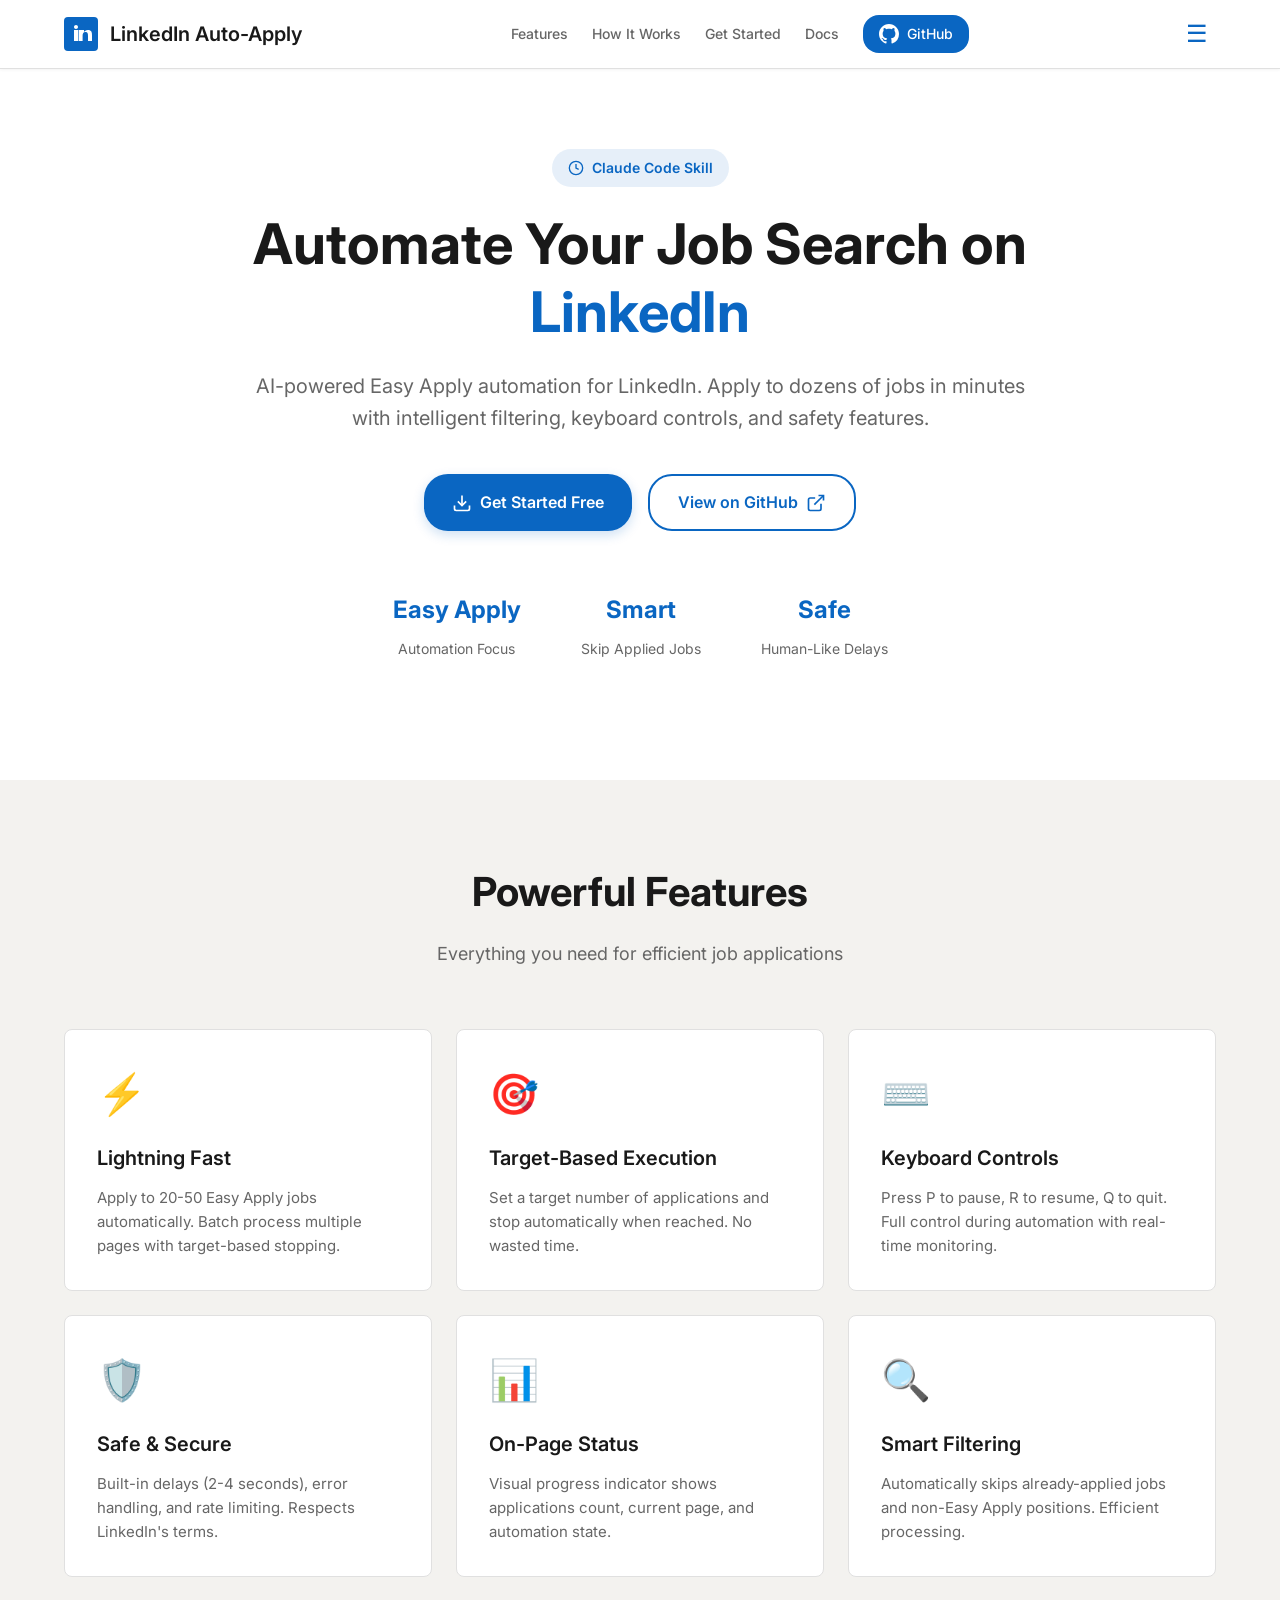
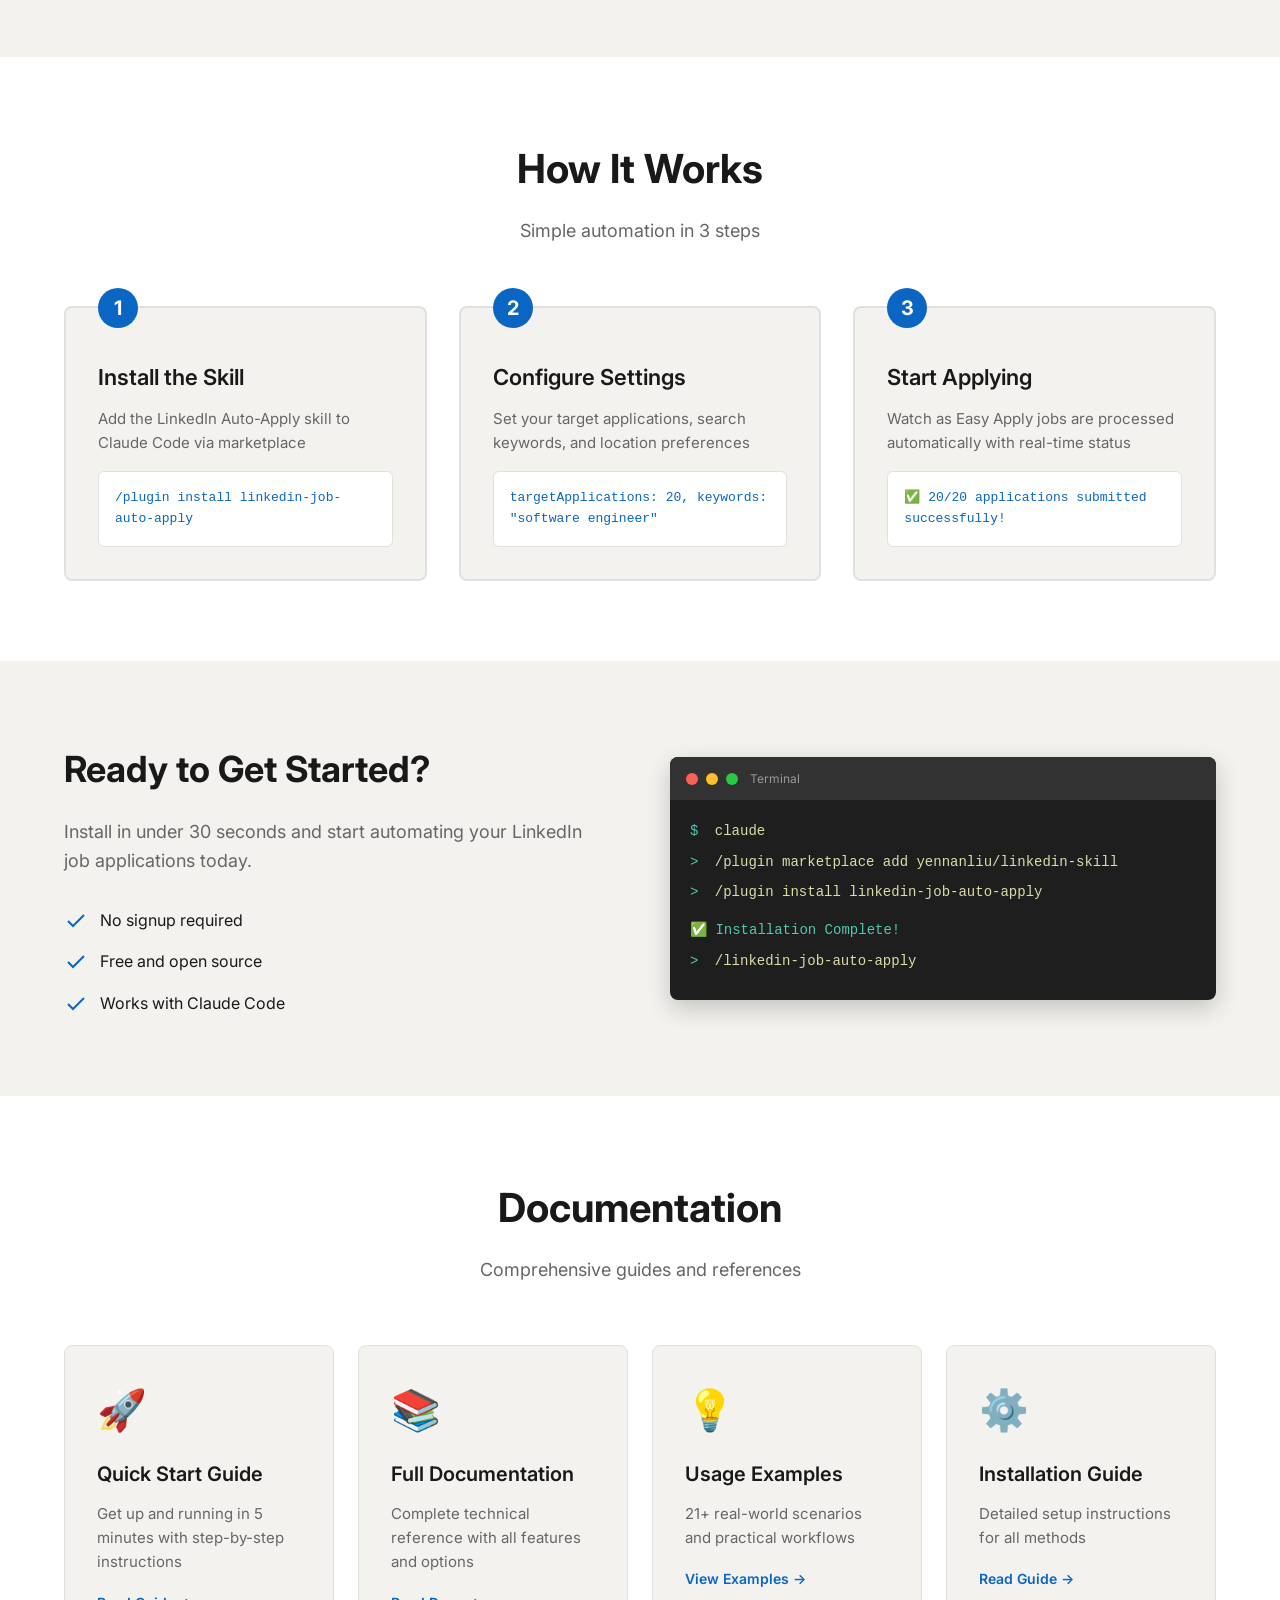
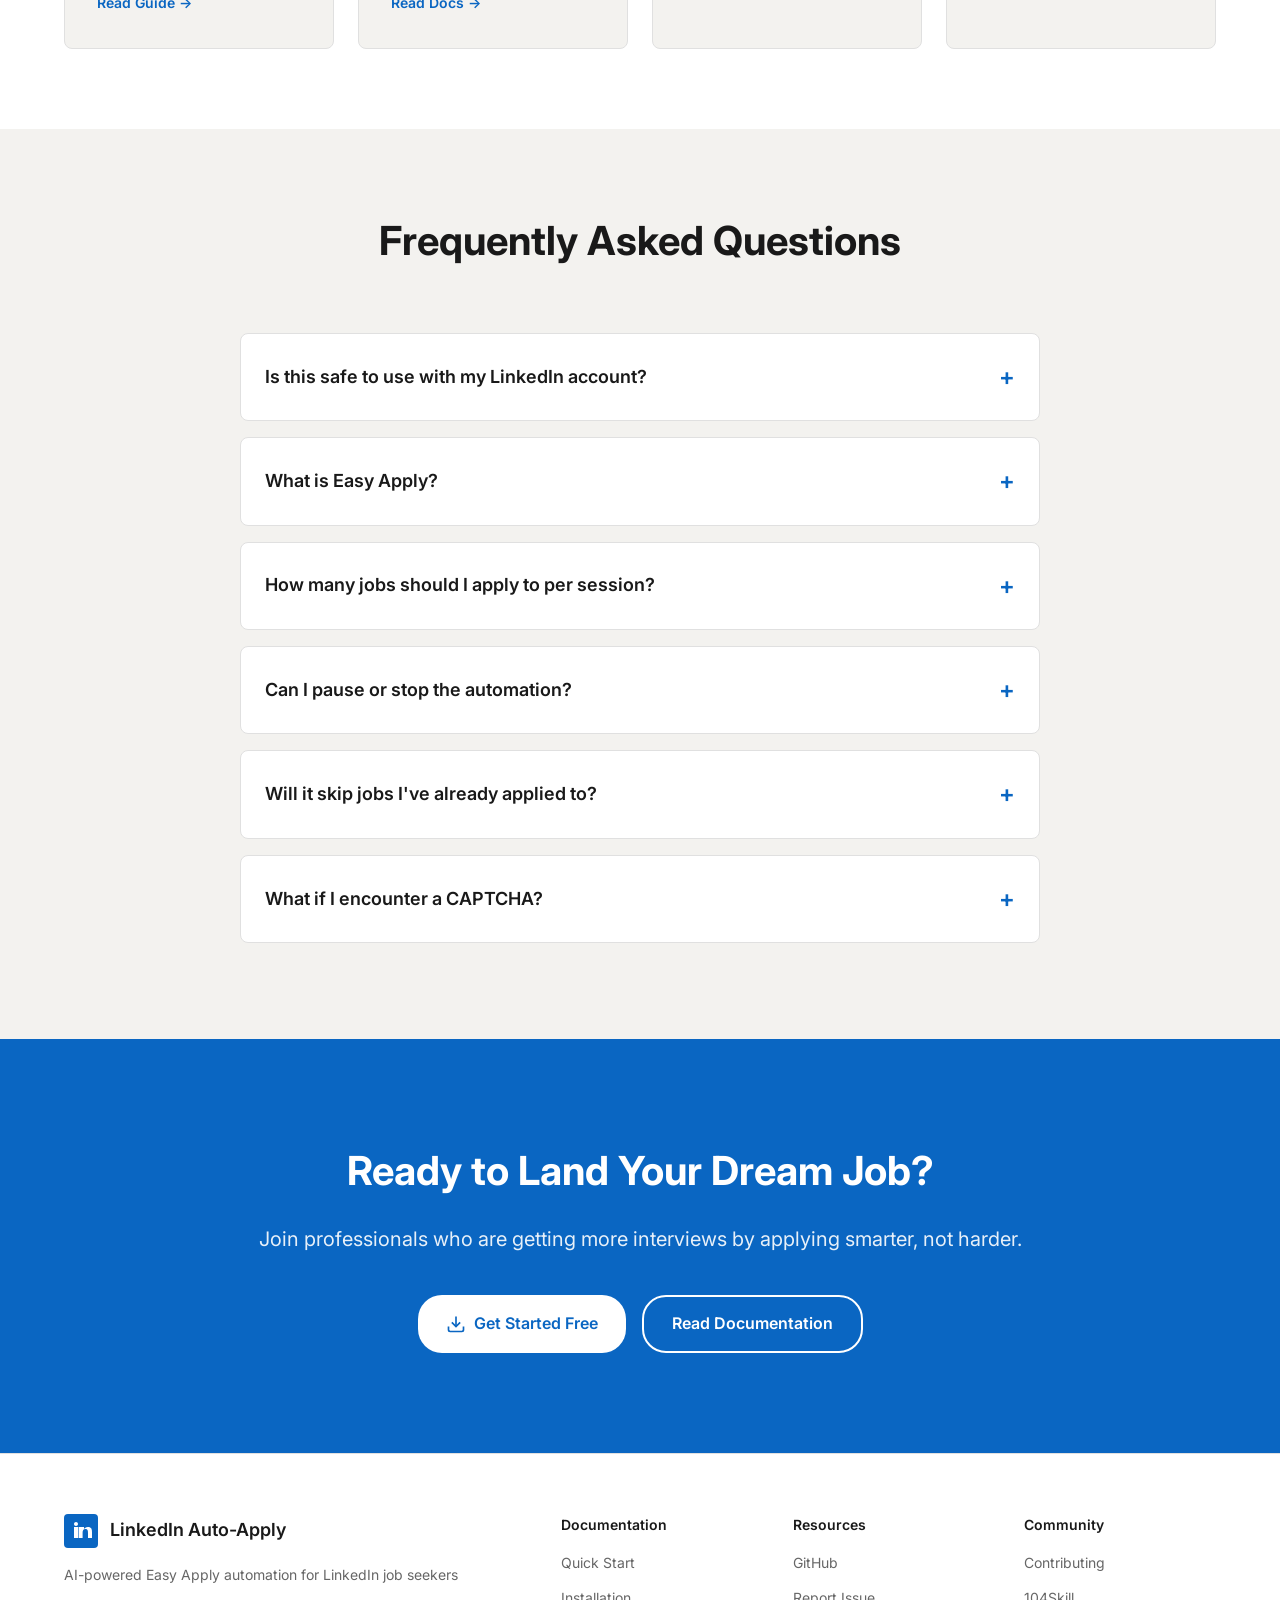
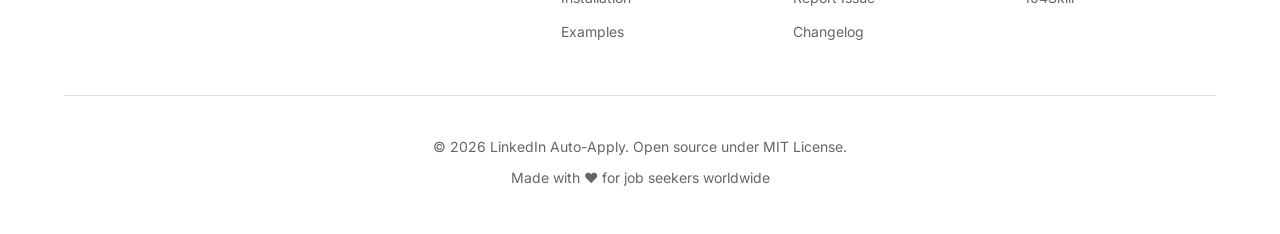
==== docs/index.html @ fb23085e "feat: Add CI/CD and LinkedIn-styled GitHub Pages site Complete GitHub Pages deployment with LinkedIn" ====
<!DOCTYPE html>
<html lang="en">
<head>
    <meta charset="UTF-8">
    <meta name="viewport" content="width=device-width, initial-scale=1.0">
    <meta name="description" content="Automate your LinkedIn job applications with Claude Code AI - Easy Apply automation">
    <title>LinkedIn Job Auto-Apply | Claude Code Skill</title>
    <link rel="stylesheet" href="styles.css">
    <link rel="preconnect" href="https://fonts.googleapis.com">
    <link rel="preconnect" href="https://fonts.gstatic.com" crossorigin>
    <link href="https://fonts.googleapis.com/css2?family=Inter:wght@300;400;500;600;700&display=swap" rel="stylesheet">
</head>
<body>
    <!-- Navigation -->
    <nav class="navbar">
        <div class="container">
            <div class="nav-content">
                <div class="logo">
                    <svg width="34" height="34" viewBox="0 0 34 34" fill="none" xmlns="http://www.w3.org/2000/svg">
                        <rect width="34" height="34" rx="4" fill="#0A66C2"/>
                        <path d="M10 13H14V24H10V13ZM12 8C13.1 8 14 8.9 14 10C14 11.1 13.1 12 12 12C10.9 12 10 11.1 10 10C10 8.9 10.9 8 12 8Z" fill="white"/>
                        <path d="M16 13H20V15H20.1C20.6 14.1 21.9 13 23.8 13C27.7 13 28 15.5 28 18.4V24H24V19.2C24 17.4 24 15.1 21.5 15.1C19 15.1 18.6 17.1 18.6 19.1V24H14.6V13H16Z" fill="white"/>
                    </svg>
                    <span class="logo-text">LinkedIn Auto-Apply</span>
                </div>
                <div class="nav-links">
                    <a href="#features">Features</a>
                    <a href="#how-it-works">How It Works</a>
                    <a href="#installation">Get Started</a>
                    <a href="#docs">Docs</a>
                    <a href="https://github.com/yennanliu/linkedin-skill" target="_blank" class="btn-github">
                        <svg width="20" height="20" viewBox="0 0 16 16" fill="currentColor">
                            <path d="M8 0C3.58 0 0 3.58 0 8c0 3.54 2.29 6.53 5.47 7.59.4.07.55-.17.55-.38 0-.19-.01-.82-.01-1.49-2.01.37-2.53-.49-2.69-.94-.09-.23-.48-.94-.82-1.13-.28-.15-.68-.52-.01-.53.63-.01 1.08.58 1.23.82.72 1.21 1.87.87 2.33.66.07-.52.28-.87.51-1.07-1.78-.2-3.64-.89-3.64-3.95 0-.87.31-1.59.82-2.15-.08-.2-.36-1.02.08-2.12 0 0 .67-.21 2.2.82.64-.18 1.32-.27 2-.27.68 0 1.36.09 2 .27 1.53-1.04 2.2-.82 2.2-.82.44 1.1.16 1.92.08 2.12.51.56.82 1.27.82 2.15 0 3.07-1.87 3.75-3.65 3.95.29.25.54.73.54 1.48 0 1.07-.01 1.93-.01 2.2 0 .21.15.46.55.38A8.013 8.013 0 0016 8c0-4.42-3.58-8-8-8z"/>
                        </svg>
                        GitHub
                    </a>
                </div>
            </div>
        </div>
    </nav>

    <!-- Hero Section -->
    <header class="hero">
        <div class="container">
            <div class="hero-content">
                <div class="hero-badge">
                    <svg width="16" height="16" viewBox="0 0 24 24" fill="none" stroke="currentColor" stroke-width="2">
                        <circle cx="12" cy="12" r="10"/>
                        <path d="M12 6v6l4 2"/>
                    </svg>
                    Claude Code Skill
                </div>
                <h1 class="hero-title">
                    Automate Your Job Search on <span class="linkedin-text">LinkedIn</span>
                </h1>
                <p class="hero-subtitle">
                    AI-powered Easy Apply automation for LinkedIn. Apply to dozens of jobs in minutes
                    with intelligent filtering, keyboard controls, and safety features.
                </p>
                <div class="hero-buttons">
                    <a href="#installation" class="btn-primary">
                        <svg width="20" height="20" viewBox="0 0 24 24" fill="none" stroke="currentColor" stroke-width="2">
                            <path d="M21 15v4a2 2 0 0 1-2 2H5a2 2 0 0 1-2-2v-4"/>
                            <polyline points="7 10 12 15 17 10"/>
                            <line x1="12" y1="15" x2="12" y2="3"/>
                        </svg>
                        Get Started Free
                    </a>
                    <a href="https://github.com/yennanliu/linkedin-skill" target="_blank" class="btn-secondary">
                        View on GitHub
                        <svg width="20" height="20" viewBox="0 0 24 24" fill="none" stroke="currentColor" stroke-width="2">
                            <path d="M18 13v6a2 2 0 0 1-2 2H5a2 2 0 0 1-2-2V8a2 2 0 0 1 2-2h6"/>
                            <polyline points="15 3 21 3 21 9"/>
                            <line x1="10" y1="14" x2="21" y2="3"/>
                        </svg>
                    </a>
                </div>
                <div class="hero-stats">
                    <div class="stat-item">
                        <div class="stat-number">Easy Apply</div>
                        <div class="stat-label">Automation Focus</div>
                    </div>
                    <div class="stat-item">
                        <div class="stat-number">Smart</div>
                        <div class="stat-label">Skip Applied Jobs</div>
                    </div>
                    <div class="stat-item">
                        <div class="stat-number">Safe</div>
                        <div class="stat-label">Human-Like Delays</div>
                    </div>
                </div>
            </div>
        </div>
    </header>

    <!-- Features Section -->
    <section id="features" class="features">
        <div class="container">
            <div class="section-header">
                <h2 class="section-title">Powerful Features</h2>
                <p class="section-subtitle">Everything you need for efficient job applications</p>
            </div>

            <div class="features-grid">
                <div class="feature-card">
                    <div class="feature-icon">⚡</div>
                    <h3>Lightning Fast</h3>
                    <p>Apply to 20-50 Easy Apply jobs automatically. Batch process multiple pages with target-based stopping.</p>
                </div>

                <div class="feature-card">
                    <div class="feature-icon">🎯</div>
                    <h3>Target-Based Execution</h3>
                    <p>Set a target number of applications and stop automatically when reached. No wasted time.</p>
                </div>

                <div class="feature-card">
                    <div class="feature-icon">⌨️</div>
                    <h3>Keyboard Controls</h3>
                    <p>Press P to pause, R to resume, Q to quit. Full control during automation with real-time monitoring.</p>
                </div>

                <div class="feature-card">
                    <div class="feature-icon">🛡️</div>
                    <h3>Safe & Secure</h3>
                    <p>Built-in delays (2-4 seconds), error handling, and rate limiting. Respects LinkedIn's terms.</p>
                </div>

                <div class="feature-card">
                    <div class="feature-icon">📊</div>
                    <h3>On-Page Status</h3>
                    <p>Visual progress indicator shows applications count, current page, and automation state.</p>
                </div>

                <div class="feature-card">
                    <div class="feature-icon">🔍</div>
                    <h3>Smart Filtering</h3>
                    <p>Automatically skips already-applied jobs and non-Easy Apply positions. Efficient processing.</p>
                </div>
            </div>
        </div>
    </section>

    <!-- How It Works -->
    <section id="how-it-works" class="how-it-works">
        <div class="container">
            <div class="section-header">
                <h2 class="section-title">How It Works</h2>
                <p class="section-subtitle">Simple automation in 3 steps</p>
            </div>

            <div class="steps">
                <div class="step-card">
                    <div class="step-number">1</div>
                    <div class="step-content">
                        <h3>Install the Skill</h3>
                        <p>Add the LinkedIn Auto-Apply skill to Claude Code via marketplace</p>
                        <div class="code-snippet">
                            <code>/plugin install linkedin-job-auto-apply</code>
                        </div>
                    </div>
                </div>

                <div class="step-card">
                    <div class="step-number">2</div>
                    <div class="step-content">
                        <h3>Configure Settings</h3>
                        <p>Set your target applications, search keywords, and location preferences</p>
                        <div class="code-snippet">
                            <code>targetApplications: 20, keywords: "software engineer"</code>
                        </div>
                    </div>
                </div>

                <div class="step-card">
                    <div class="step-number">3</div>
                    <div class="step-content">
                        <h3>Start Applying</h3>
                        <p>Watch as Easy Apply jobs are processed automatically with real-time status</p>
                        <div class="code-snippet">
                            <code>✅ 20/20 applications submitted successfully!</code>
                        </div>
                    </div>
                </div>
            </div>
        </div>
    </section>

    <!-- Installation Section -->
    <section id="installation" class="installation">
        <div class="container">
            <div class="install-grid">
                <div class="install-info">
                    <h2>Ready to Get Started?</h2>
                    <p class="install-description">
                        Install in under 30 seconds and start automating your LinkedIn job applications today.
                    </p>
                    <div class="install-benefits">
                        <div class="benefit-item">
                            <svg width="24" height="24" viewBox="0 0 24 24" fill="none" stroke="#0A66C2" stroke-width="2">
                                <polyline points="20 6 9 17 4 12"/>
                            </svg>
                            <span>No signup required</span>
                        </div>
                        <div class="benefit-item">
                            <svg width="24" height="24" viewBox="0 0 24 24" fill="none" stroke="#0A66C2" stroke-width="2">
                                <polyline points="20 6 9 17 4 12"/>
                            </svg>
                            <span>Free and open source</span>
                        </div>
                        <div class="benefit-item">
                            <svg width="24" height="24" viewBox="0 0 24 24" fill="none" stroke="#0A66C2" stroke-width="2">
                                <polyline points="20 6 9 17 4 12"/>
                            </svg>
                            <span>Works with Claude Code</span>
                        </div>
                    </div>
                </div>
                <div class="install-terminal">
                    <div class="terminal">
                        <div class="terminal-header">
                            <div class="terminal-dots">
                                <span class="dot red"></span>
                                <span class="dot yellow"></span>
                                <span class="dot green"></span>
                            </div>
                            <span class="terminal-title">Terminal</span>
                        </div>
                        <div class="terminal-body">
                            <div class="terminal-line">
                                <span class="prompt">$</span>
                                <span class="command">claude</span>
                            </div>
                            <div class="terminal-line">
                                <span class="prompt">&gt;</span>
                                <span class="command">/plugin marketplace add yennanliu/linkedin-skill</span>
                            </div>
                            <div class="terminal-line">
                                <span class="prompt">&gt;</span>
                                <span class="command">/plugin install linkedin-job-auto-apply</span>
                            </div>
                            <div class="terminal-line success">
                                <span>✅ Installation Complete!</span>
                            </div>
                            <div class="terminal-line">
                                <span class="prompt">&gt;</span>
                                <span class="command">/linkedin-job-auto-apply</span>
                            </div>
                        </div>
                    </div>
                </div>
            </div>
        </div>
    </section>

    <!-- Documentation -->
    <section id="docs" class="docs">
        <div class="container">
            <div class="section-header">
                <h2 class="section-title">Documentation</h2>
                <p class="section-subtitle">Comprehensive guides and references</p>
            </div>

            <div class="docs-grid">
                <a href="https://github.com/yennanliu/linkedin-skill/blob/main/QUICKSTART.md" class="doc-card" target="_blank">
                    <div class="doc-icon">🚀</div>
                    <h3>Quick Start Guide</h3>
                    <p>Get up and running in 5 minutes with step-by-step instructions</p>
                    <span class="doc-link">Read Guide →</span>
                </a>

                <a href="https://github.com/yennanliu/linkedin-skill/blob/main/skills/linkedin-job-auto-apply/SKILL.md" class="doc-card" target="_blank">
                    <div class="doc-icon">📚</div>
                    <h3>Full Documentation</h3>
                    <p>Complete technical reference with all features and options</p>
                    <span class="doc-link">Read Docs →</span>
                </a>

                <a href="https://github.com/yennanliu/linkedin-skill/blob/main/USAGE_EXAMPLES.md" class="doc-card" target="_blank">
                    <div class="doc-icon">💡</div>
                    <h3>Usage Examples</h3>
                    <p>21+ real-world scenarios and practical workflows</p>
                    <span class="doc-link">View Examples →</span>
                </a>

                <a href="https://github.com/yennanliu/linkedin-skill/blob/main/INSTALLATION.md" class="doc-card" target="_blank">
                    <div class="doc-icon">⚙️</div>
                    <h3>Installation Guide</h3>
                    <p>Detailed setup instructions for all methods</p>
                    <span class="doc-link">Read Guide →</span>
                </a>
            </div>
        </div>
    </section>

    <!-- FAQ -->
    <section class="faq">
        <div class="container">
            <div class="section-header">
                <h2 class="section-title">Frequently Asked Questions</h2>
            </div>

            <div class="faq-list">
                <details class="faq-item">
                    <summary>Is this safe to use with my LinkedIn account?</summary>
                    <p>Yes, the automation includes safety features like human-like delays (2-4 seconds), rate limiting, and error handling. However, use responsibly and avoid excessive automation. LinkedIn may flag suspicious activity.</p>
                </details>

                <details class="faq-item">
                    <summary>What is Easy Apply?</summary>
                    <p>Easy Apply is LinkedIn's one-click application feature. This skill focuses on Easy Apply jobs because they're simple and fast. Complex applications requiring cover letters or assessments are automatically skipped.</p>
                </details>

                <details class="faq-item">
                    <summary>How many jobs should I apply to per session?</summary>
                    <p>We recommend 20-50 applications per session. Quality matters more than quantity. Take breaks between sessions (several hours) to avoid rate limiting.</p>
                </details>

                <details class="faq-item">
                    <summary>Can I pause or stop the automation?</summary>
                    <p>Yes! Use keyboard controls: Press P to pause, R to resume, and Q to quit gracefully. The on-page status indicator shows your current progress.</p>
                </details>

                <details class="faq-item">
                    <summary>Will it skip jobs I've already applied to?</summary>
                    <p>Yes, the automation automatically detects and skips jobs you've already applied to, saving time and avoiding duplicate applications.</p>
                </details>

                <details class="faq-item">
                    <summary>What if I encounter a CAPTCHA?</summary>
                    <p>If LinkedIn shows a CAPTCHA, you'll need to solve it manually. This usually happens if LinkedIn detects unusual activity. Wait several hours before trying again.</p>
                </details>
            </div>
        </div>
    </section>

    <!-- CTA -->
    <section class="cta">
        <div class="container">
            <div class="cta-content">
                <h2>Ready to Land Your Dream Job?</h2>
                <p>Join professionals who are getting more interviews by applying smarter, not harder.</p>
                <div class="cta-buttons">
                    <a href="https://github.com/yennanliu/linkedin-skill" class="btn-primary-white" target="_blank">
                        <svg width="20" height="20" viewBox="0 0 24 24" fill="none" stroke="currentColor" stroke-width="2">
                            <path d="M21 15v4a2 2 0 0 1-2 2H5a2 2 0 0 1-2-2v-4"/>
                            <polyline points="7 10 12 15 17 10"/>
                            <line x1="12" y1="15" x2="12" y2="3"/>
                        </svg>
                        Get Started Free
                    </a>
                    <a href="https://github.com/yennanliu/linkedin-skill/blob/main/QUICKSTART.md" class="btn-secondary-white" target="_blank">
                        Read Documentation
                    </a>
                </div>
            </div>
        </div>
    </section>

    <!-- Footer -->
    <footer class="footer">
        <div class="container">
            <div class="footer-content">
                <div class="footer-brand">
                    <div class="footer-logo">
                        <svg width="34" height="34" viewBox="0 0 34 34" fill="none" xmlns="http://www.w3.org/2000/svg">
                            <rect width="34" height="34" rx="4" fill="#0A66C2"/>
                            <path d="M10 13H14V24H10V13ZM12 8C13.1 8 14 8.9 14 10C14 11.1 13.1 12 12 12C10.9 12 10 11.1 10 10C10 8.9 10.9 8 12 8Z" fill="white"/>
                            <path d="M16 13H20V15H20.1C20.6 14.1 21.9 13 23.8 13C27.7 13 28 15.5 28 18.4V24H24V19.2C24 17.4 24 15.1 21.5 15.1C19 15.1 18.6 17.1 18.6 19.1V24H14.6V13H16Z" fill="white"/>
                        </svg>
                        <span>LinkedIn Auto-Apply</span>
                    </div>
                    <p class="footer-description">
                        AI-powered Easy Apply automation for LinkedIn job seekers
                    </p>
                </div>
                <div class="footer-links">
                    <div class="footer-column">
                        <h4>Documentation</h4>
                        <a href="https://github.com/yennanliu/linkedin-skill/blob/main/QUICKSTART.md" target="_blank">Quick Start</a>
                        <a href="https://github.com/yennanliu/linkedin-skill/blob/main/INSTALLATION.md" target="_blank">Installation</a>
                        <a href="https://github.com/yennanliu/linkedin-skill/blob/main/USAGE_EXAMPLES.md" target="_blank">Examples</a>
                    </div>
                    <div class="footer-column">
                        <h4>Resources</h4>
                        <a href="https://github.com/yennanliu/linkedin-skill" target="_blank">GitHub</a>
                        <a href="https://github.com/yennanliu/linkedin-skill/issues" target="_blank">Report Issue</a>
                        <a href="https://github.com/yennanliu/linkedin-skill/blob/main/CHANGELOG.md" target="_blank">Changelog</a>
                    </div>
                    <div class="footer-column">
                        <h4>Community</h4>
                        <a href="https://github.com/yennanliu/linkedin-skill/blob/main/CONTRIBUTING.md" target="_blank">Contributing</a>
                        <a href="https://github.com/yennanliu/104Skill" target="_blank">104Skill</a>
                    </div>
                </div>
            </div>
            <div class="footer-bottom">
                <p>&copy; 2026 LinkedIn Auto-Apply. Open source under MIT License.</p>
                <p>Made with ❤️ for job seekers worldwide</p>
            </div>
        </div>
    </footer>

    <script src="script.js"></script>
</body>
</html>
---- docs/styles.css ----
/* LinkedIn-inspired Design System */
:root {
    --linkedin-blue: #0A66C2;
    --linkedin-blue-hover: #004182;
    --linkedin-blue-light: #378FE9;
    --linkedin-bg: #F3F2EF;
    --linkedin-white: #FFFFFF;
    --linkedin-black: #000000;
    --linkedin-gray: #666666;
    --linkedin-gray-light: #E0E0E0;
    --linkedin-text: #191919;
    --linkedin-success: #057642;
}

* {
    margin: 0;
    padding: 0;
    box-sizing: border-box;
}

body {
    font-family: 'Inter', -apple-system, BlinkMacSystemFont, 'Segoe UI', Roboto, Oxygen, Ubuntu, sans-serif;
    color: var(--linkedin-text);
    background-color: var(--linkedin-bg);
    line-height: 1.6;
}

.container {
    max-width: 1200px;
    margin: 0 auto;
    padding: 0 24px;
}

/* Navigation */
.navbar {
    background: var(--linkedin-white);
    border-bottom: 1px solid var(--linkedin-gray-light);
    padding: 12px 0;
    position: sticky;
    top: 0;
    z-index: 1000;
    box-shadow: 0 1px 3px rgba(0,0,0,0.05);
}

.nav-content {
    display: flex;
    justify-content: space-between;
    align-items: center;
}

.logo {
    display: flex;
    align-items: center;
    gap: 12px;
    font-size: 20px;
    font-weight: 600;
    color: var(--linkedin-text);
    text-decoration: none;
}

.logo-text {
    color: var(--linkedin-text);
}

.nav-links {
    display: flex;
    align-items: center;
    gap: 24px;
}

.nav-links a {
    color: var(--linkedin-gray);
    text-decoration: none;
    font-size: 14px;
    font-weight: 500;
    transition: color 0.2s;
}

.nav-links a:hover {
    color: var(--linkedin-text);
}

.btn-github {
    display: flex;
    align-items: center;
    gap: 8px;
    padding: 8px 16px;
    background: var(--linkedin-blue);
    color: white !important;
    border-radius: 16px;
    font-weight: 600;
    transition: background 0.2s;
}

.btn-github:hover {
    background: var(--linkedin-blue-hover);
}

/* Hero Section */
.hero {
    background: var(--linkedin-white);
    padding: 80px 0 120px;
    text-align: center;
}

.hero-content {
    max-width: 800px;
    margin: 0 auto;
}

.hero-badge {
    display: inline-flex;
    align-items: center;
    gap: 8px;
    padding: 8px 16px;
    background: rgba(10, 102, 194, 0.1);
    color: var(--linkedin-blue);
    border-radius: 20px;
    font-size: 14px;
    font-weight: 600;
    margin-bottom: 24px;
}

.hero-title {
    font-size: 56px;
    font-weight: 700;
    line-height: 1.2;
    margin-bottom: 24px;
    color: var(--linkedin-text);
}

.linkedin-text {
    color: var(--linkedin-blue);
}

.hero-subtitle {
    font-size: 20px;
    color: var(--linkedin-gray);
    margin-bottom: 40px;
    line-height: 1.6;
}

.hero-buttons {
    display: flex;
    justify-content: center;
    gap: 16px;
    margin-bottom: 60px;
    flex-wrap: wrap;
}

.btn-primary {
    display: inline-flex;
    align-items: center;
    gap: 8px;
    padding: 14px 28px;
    background: var(--linkedin-blue);
    color: white;
    text-decoration: none;
    border-radius: 24px;
    font-weight: 600;
    font-size: 16px;
    transition: all 0.2s;
    box-shadow: 0 4px 12px rgba(10, 102, 194, 0.2);
}

.btn-primary:hover {
    background: var(--linkedin-blue-hover);
    transform: translateY(-2px);
    box-shadow: 0 6px 16px rgba(10, 102, 194, 0.3);
}

.btn-secondary {
    display: inline-flex;
    align-items: center;
    gap: 8px;
    padding: 14px 28px;
    background: transparent;
    color: var(--linkedin-blue);
    text-decoration: none;
    border: 2px solid var(--linkedin-blue);
    border-radius: 24px;
    font-weight: 600;
    font-size: 16px;
    transition: all 0.2s;
}

.btn-secondary:hover {
    background: rgba(10, 102, 194, 0.05);
    transform: translateY(-2px);
}

.hero-stats {
    display: flex;
    justify-content: center;
    gap: 60px;
    flex-wrap: wrap;
}

.stat-item {
    text-align: center;
}

.stat-number {
    font-size: 24px;
    font-weight: 700;
    color: var(--linkedin-blue);
    margin-bottom: 8px;
}

.stat-label {
    font-size: 14px;
    color: var(--linkedin-gray);
}

/* Features Section */
.features {
    padding: 80px 0;
    background: var(--linkedin-bg);
}

.section-header {
    text-align: center;
    margin-bottom: 60px;
}

.section-title {
    font-size: 40px;
    font-weight: 700;
    color: var(--linkedin-text);
    margin-bottom: 16px;
}

.section-subtitle {
    font-size: 18px;
    color: var(--linkedin-gray);
}

.features-grid {
    display: grid;
    grid-template-columns: repeat(auto-fit, minmax(320px, 1fr));
    gap: 24px;
}

.feature-card {
    background: var(--linkedin-white);
    padding: 32px;
    border-radius: 8px;
    border: 1px solid var(--linkedin-gray-light);
    transition: all 0.3s;
}

.feature-card:hover {
    box-shadow: 0 4px 12px rgba(0,0,0,0.08);
    transform: translateY(-4px);
    border-color: var(--linkedin-blue);
}

.feature-icon {
    font-size: 40px;
    margin-bottom: 16px;
}

.feature-card h3 {
    font-size: 20px;
    font-weight: 600;
    color: var(--linkedin-text);
    margin-bottom: 12px;
}

.feature-card p {
    font-size: 15px;
    color: var(--linkedin-gray);
    line-height: 1.6;
}

/* How It Works */
.how-it-works {
    padding: 80px 0;
    background: var(--linkedin-white);
}

.steps {
    display: grid;
    grid-template-columns: repeat(auto-fit, minmax(300px, 1fr));
    gap: 32px;
    margin-top: 60px;
}

.step-card {
    background: var(--linkedin-bg);
    padding: 32px;
    border-radius: 8px;
    border: 2px solid var(--linkedin-gray-light);
    position: relative;
}

.step-number {
    position: absolute;
    top: -20px;
    left: 32px;
    width: 40px;
    height: 40px;
    background: var(--linkedin-blue);
    color: white;
    border-radius: 50%;
    display: flex;
    align-items: center;
    justify-content: center;
    font-size: 20px;
    font-weight: 700;
}

.step-content {
    margin-top: 20px;
}

.step-content h3 {
    font-size: 22px;
    font-weight: 600;
    color: var(--linkedin-text);
    margin-bottom: 12px;
}

.step-content p {
    font-size: 15px;
    color: var(--linkedin-gray);
    margin-bottom: 16px;
}

.code-snippet {
    background: var(--linkedin-white);
    padding: 16px;
    border-radius: 6px;
    border: 1px solid var(--linkedin-gray-light);
    font-family: 'Courier New', monospace;
    font-size: 13px;
    color: var(--linkedin-blue);
    overflow-x: auto;
}

/* Installation Section */
.installation {
    padding: 80px 0;
    background: var(--linkedin-bg);
}

.install-grid {
    display: grid;
    grid-template-columns: 1fr 1fr;
    gap: 60px;
    align-items: center;
}

.install-info h2 {
    font-size: 36px;
    font-weight: 700;
    color: var(--linkedin-text);
    margin-bottom: 20px;
}

.install-description {
    font-size: 18px;
    color: var(--linkedin-gray);
    margin-bottom: 32px;
}

.install-benefits {
    display: flex;
    flex-direction: column;
    gap: 16px;
}

.benefit-item {
    display: flex;
    align-items: center;
    gap: 12px;
    font-size: 16px;
    color: var(--linkedin-text);
}

/* Terminal */
.terminal {
    background: #1E1E1E;
    border-radius: 8px;
    overflow: hidden;
    box-shadow: 0 8px 24px rgba(0,0,0,0.2);
}

.terminal-header {
    background: #323232;
    padding: 12px 16px;
    display: flex;
    align-items: center;
    gap: 12px;
}

.terminal-dots {
    display: flex;
    gap: 8px;
}

.dot {
    width: 12px;
    height: 12px;
    border-radius: 50%;
}

.dot.red { background: #FF5F57; }
.dot.yellow { background: #FFBD2E; }
.dot.green { background: #28CA42; }

.terminal-title {
    color: #999;
    font-size: 12px;
}

.terminal-body {
    padding: 20px;
    font-family: 'Courier New', monospace;
    font-size: 14px;
}

.terminal-line {
    margin-bottom: 8px;
    color: #D4D4D4;
}

.prompt {
    color: #4EC9B0;
    margin-right: 8px;
}

.command {
    color: #DCDCAA;
}

.terminal-line.success {
    color: #4EC9B0;
    margin-top: 16px;
}

/* Documentation */
.docs {
    padding: 80px 0;
    background: var(--linkedin-white);
}

.docs-grid {
    display: grid;
    grid-template-columns: repeat(auto-fit, minmax(260px, 1fr));
    gap: 24px;
}

.doc-card {
    background: var(--linkedin-bg);
    padding: 32px;
    border-radius: 8px;
    border: 1px solid var(--linkedin-gray-light);
    text-decoration: none;
    transition: all 0.3s;
    display: block;
}

.doc-card:hover {
    box-shadow: 0 4px 12px rgba(0,0,0,0.08);
    transform: translateY(-4px);
    border-color: var(--linkedin-blue);
}

.doc-icon {
    font-size: 40px;
    margin-bottom: 16px;
}

.doc-card h3 {
    font-size: 20px;
    font-weight: 600;
    color: var(--linkedin-text);
    margin-bottom: 12px;
}

.doc-card p {
    font-size: 15px;
    color: var(--linkedin-gray);
    margin-bottom: 16px;
}

.doc-link {
    color: var(--linkedin-blue);
    font-weight: 600;
    font-size: 14px;
}

/* FAQ */
.faq {
    padding: 80px 0;
    background: var(--linkedin-bg);
}

.faq-list {
    max-width: 800px;
    margin: 0 auto;
}

.faq-item {
    background: var(--linkedin-white);
    padding: 24px;
    border-radius: 8px;
    margin-bottom: 16px;
    border: 1px solid var(--linkedin-gray-light);
}

.faq-item summary {
    font-size: 18px;
    font-weight: 600;
    color: var(--linkedin-text);
    cursor: pointer;
    list-style: none;
    display: flex;
    justify-content: space-between;
    align-items: center;
}

.faq-item summary::-webkit-details-marker {
    display: none;
}

.faq-item summary::after {
    content: '+';
    font-size: 24px;
    color: var(--linkedin-blue);
    transition: transform 0.3s;
}

.faq-item[open] summary::after {
    transform: rotate(45deg);
}

.faq-item p {
    margin-top: 16px;
    font-size: 15px;
    color: var(--linkedin-gray);
    line-height: 1.6;
}

/* CTA */
.cta {
    padding: 100px 0;
    background: var(--linkedin-blue);
    color: white;
    text-align: center;
}

.cta-content h2 {
    font-size: 40px;
    font-weight: 700;
    margin-bottom: 20px;
}

.cta-content p {
    font-size: 20px;
    margin-bottom: 40px;
    opacity: 0.9;
}

.cta-buttons {
    display: flex;
    justify-content: center;
    gap: 16px;
    flex-wrap: wrap;
}

.btn-primary-white {
    display: inline-flex;
    align-items: center;
    gap: 8px;
    padding: 14px 28px;
    background: white;
    color: var(--linkedin-blue);
    text-decoration: none;
    border-radius: 24px;
    font-weight: 600;
    font-size: 16px;
    transition: all 0.2s;
}

.btn-primary-white:hover {
    transform: translateY(-2px);
    box-shadow: 0 6px 16px rgba(0,0,0,0.2);
}

.btn-secondary-white {
    display: inline-flex;
    align-items: center;
    gap: 8px;
    padding: 14px 28px;
    background: transparent;
    color: white;
    text-decoration: none;
    border: 2px solid white;
    border-radius: 24px;
    font-weight: 600;
    font-size: 16px;
    transition: all 0.2s;
}

.btn-secondary-white:hover {
    background: rgba(255,255,255,0.1);
    transform: translateY(-2px);
}

/* Footer */
.footer {
    background: var(--linkedin-white);
    padding: 60px 0 40px;
    border-top: 1px solid var(--linkedin-gray-light);
}

.footer-content {
    display: grid;
    grid-template-columns: 2fr 3fr;
    gap: 60px;
    margin-bottom: 40px;
}

.footer-brand {
    max-width: 400px;
}

.footer-logo {
    display: flex;
    align-items: center;
    gap: 12px;
    font-size: 18px;
    font-weight: 600;
    color: var(--linkedin-text);
    margin-bottom: 16px;
}

.footer-description {
    font-size: 14px;
    color: var(--linkedin-gray);
    line-height: 1.6;
}

.footer-links {
    display: grid;
    grid-template-columns: repeat(3, 1fr);
    gap: 40px;
}

.footer-column h4 {
    font-size: 14px;
    font-weight: 600;
    color: var(--linkedin-text);
    margin-bottom: 16px;
}

.footer-column a {
    display: block;
    font-size: 14px;
    color: var(--linkedin-gray);
    text-decoration: none;
    margin-bottom: 12px;
    transition: color 0.2s;
}

.footer-column a:hover {
    color: var(--linkedin-blue);
}

.footer-bottom {
    padding-top: 40px;
    border-top: 1px solid var(--linkedin-gray-light);
    text-align: center;
}

.footer-bottom p {
    font-size: 14px;
    color: var(--linkedin-gray);
    margin-bottom: 8px;
}

/* Responsive */
@media (max-width: 768px) {
    .hero-title {
        font-size: 36px;
    }

    .hero-subtitle {
        font-size: 16px;
    }

    .section-title {
        font-size: 32px;
    }

    .features-grid,
    .steps,
    .docs-grid {
        grid-template-columns: 1fr;
    }

    .install-grid {
        grid-template-columns: 1fr;
    }

    .footer-content {
        grid-template-columns: 1fr;
    }

    .footer-links {
        grid-template-columns: 1fr;
        gap: 20px;
    }

    .nav-links {
        display: none;
    }
}
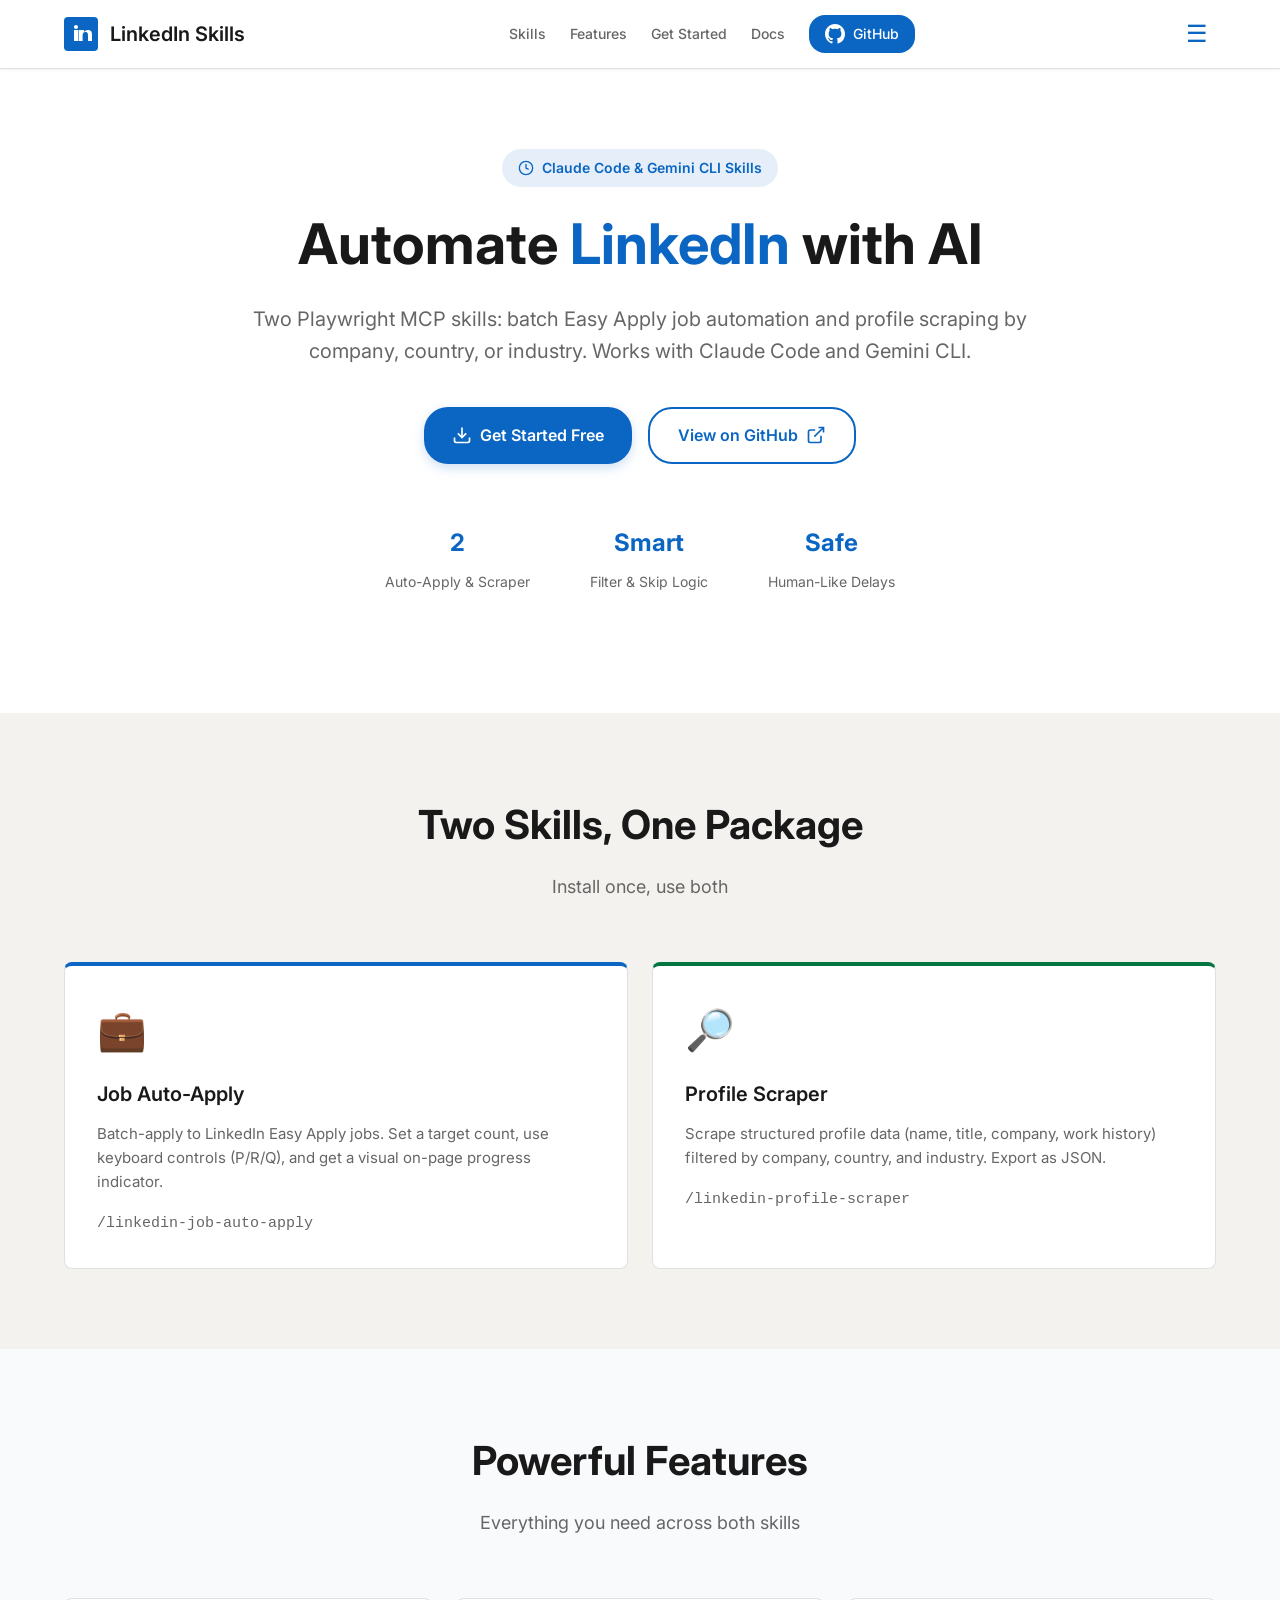
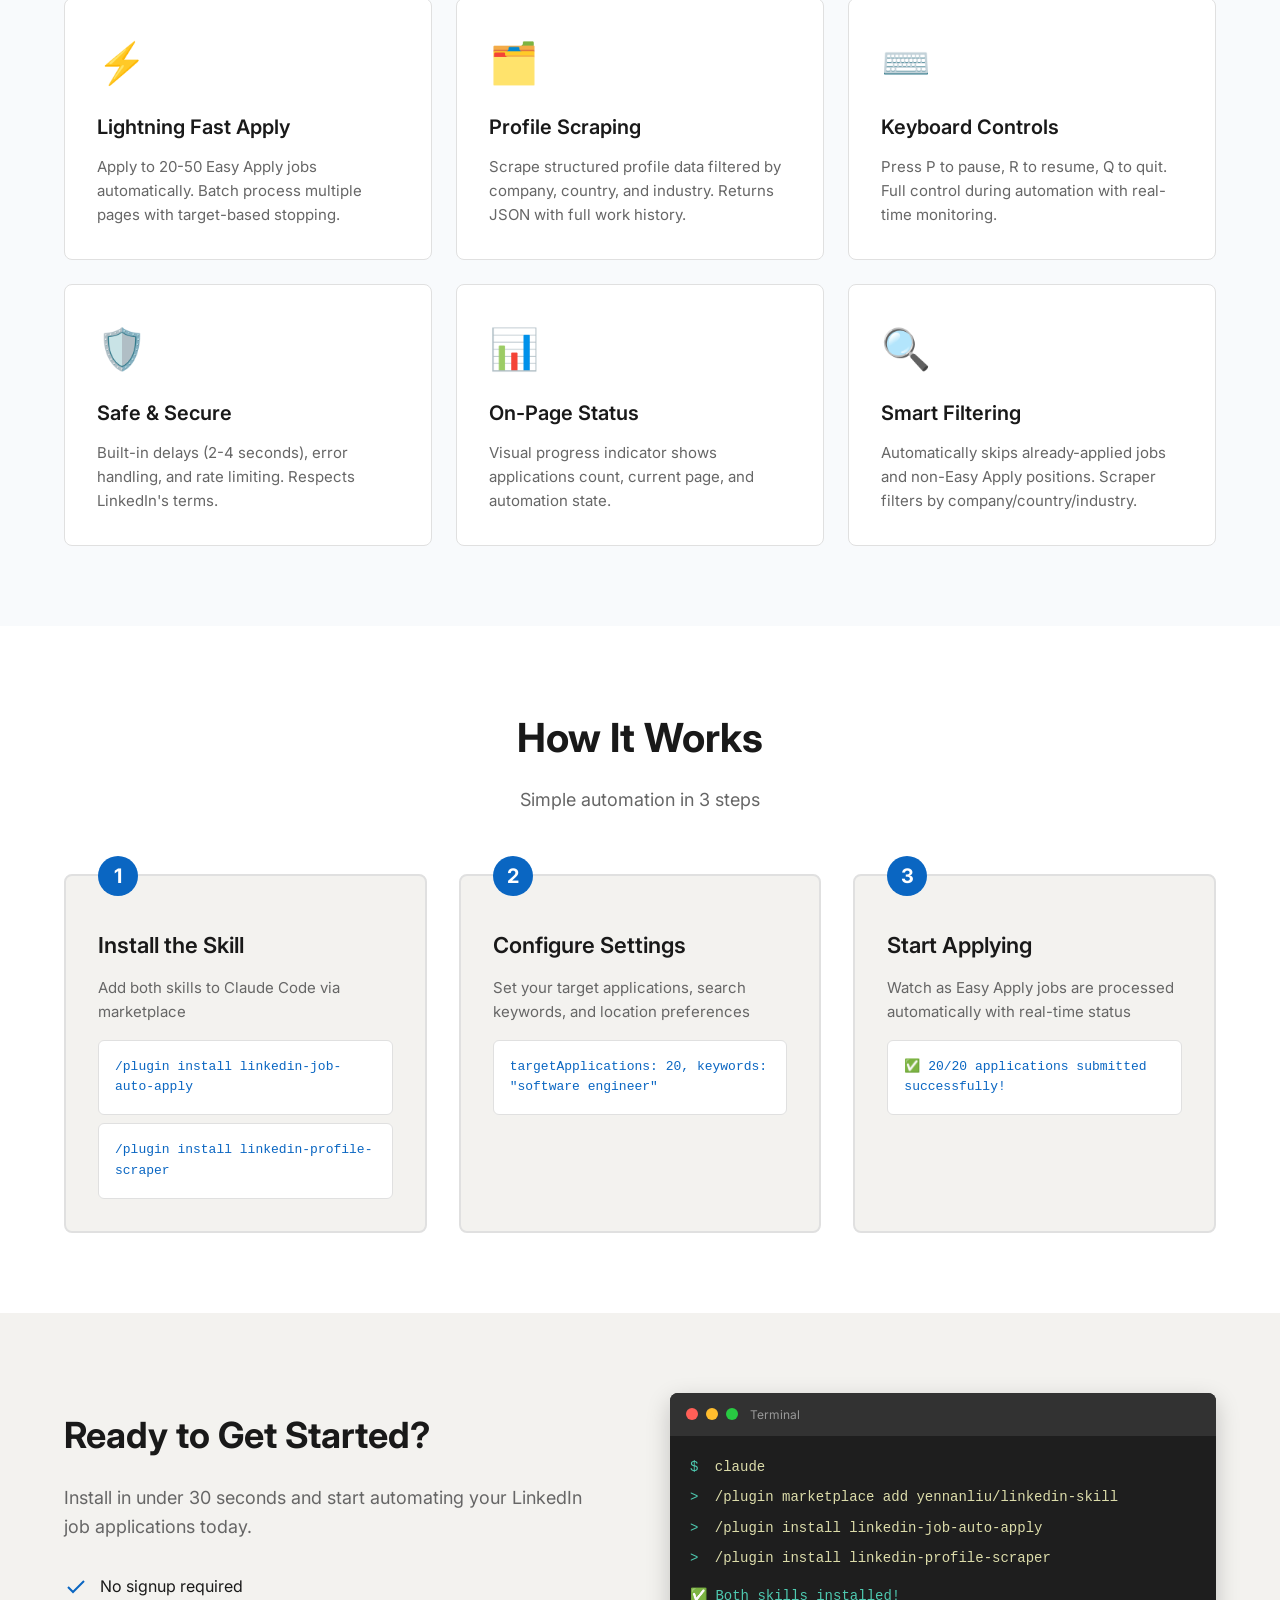
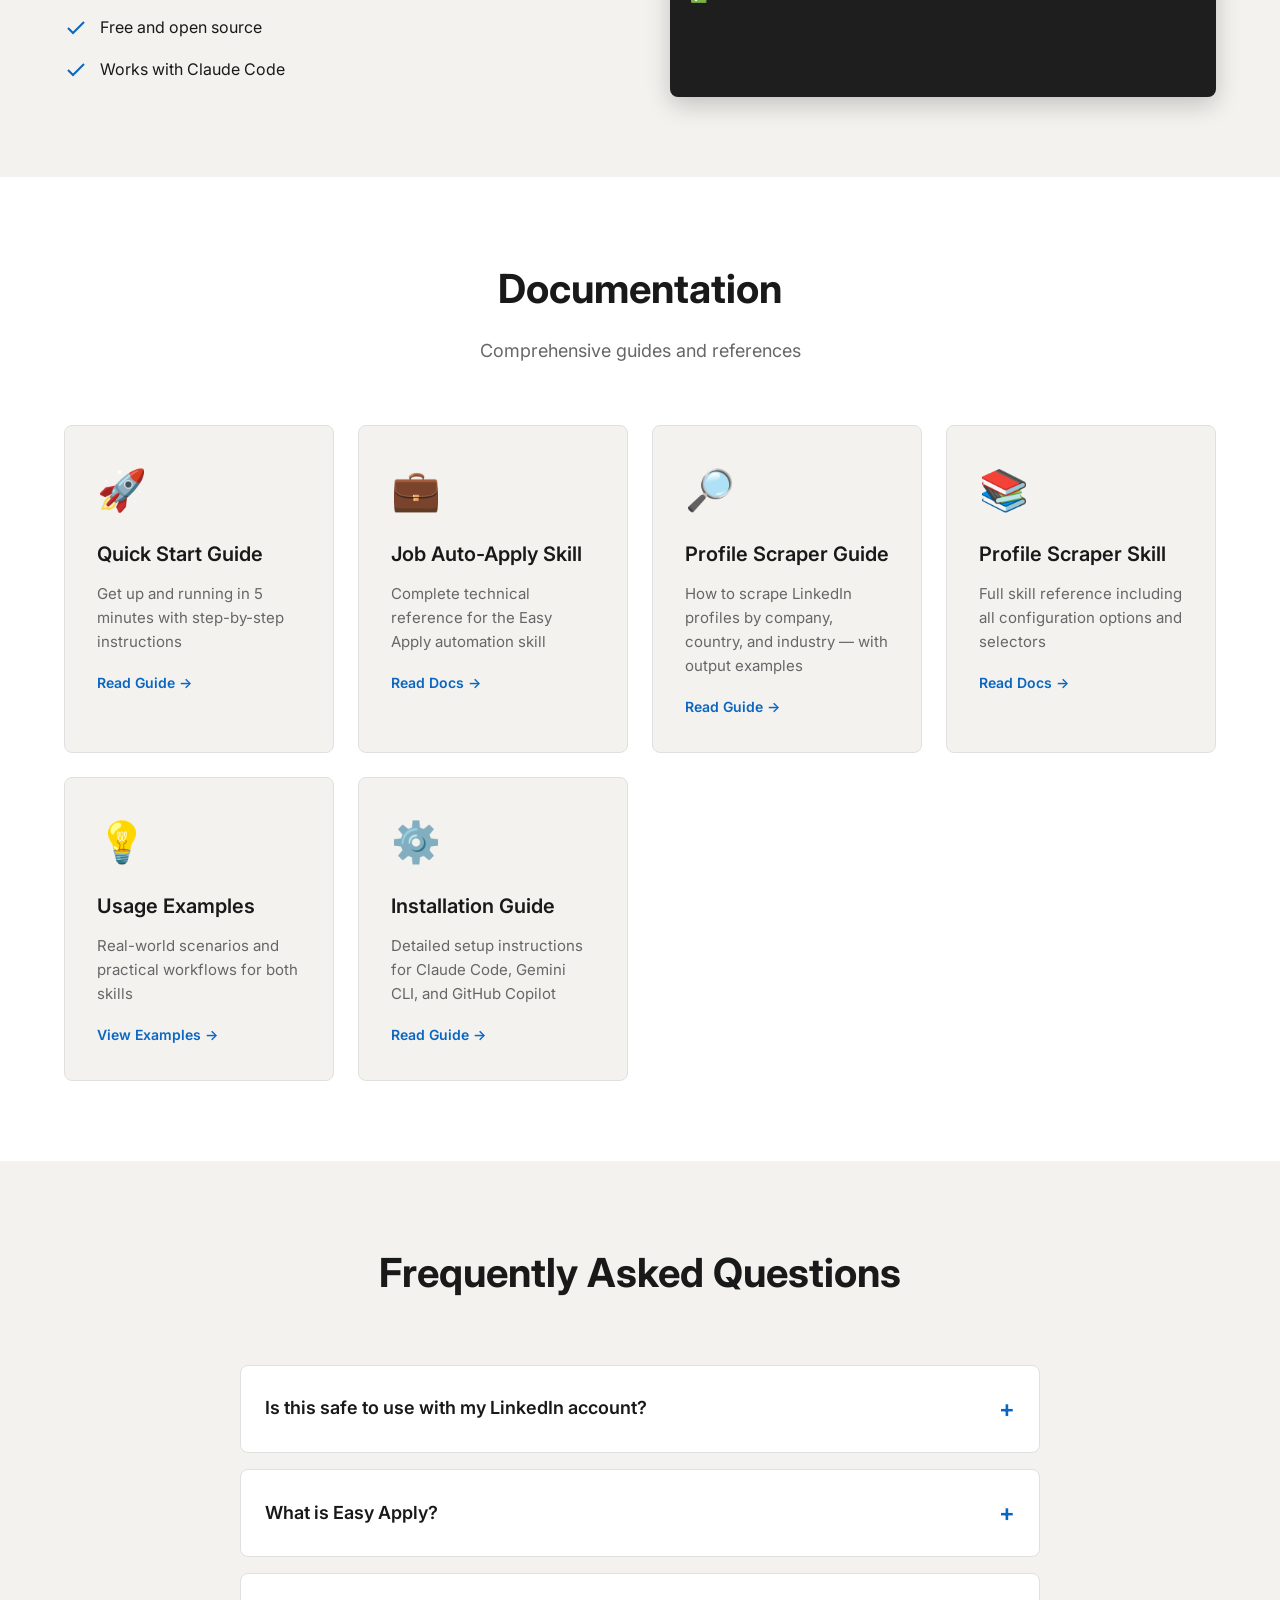
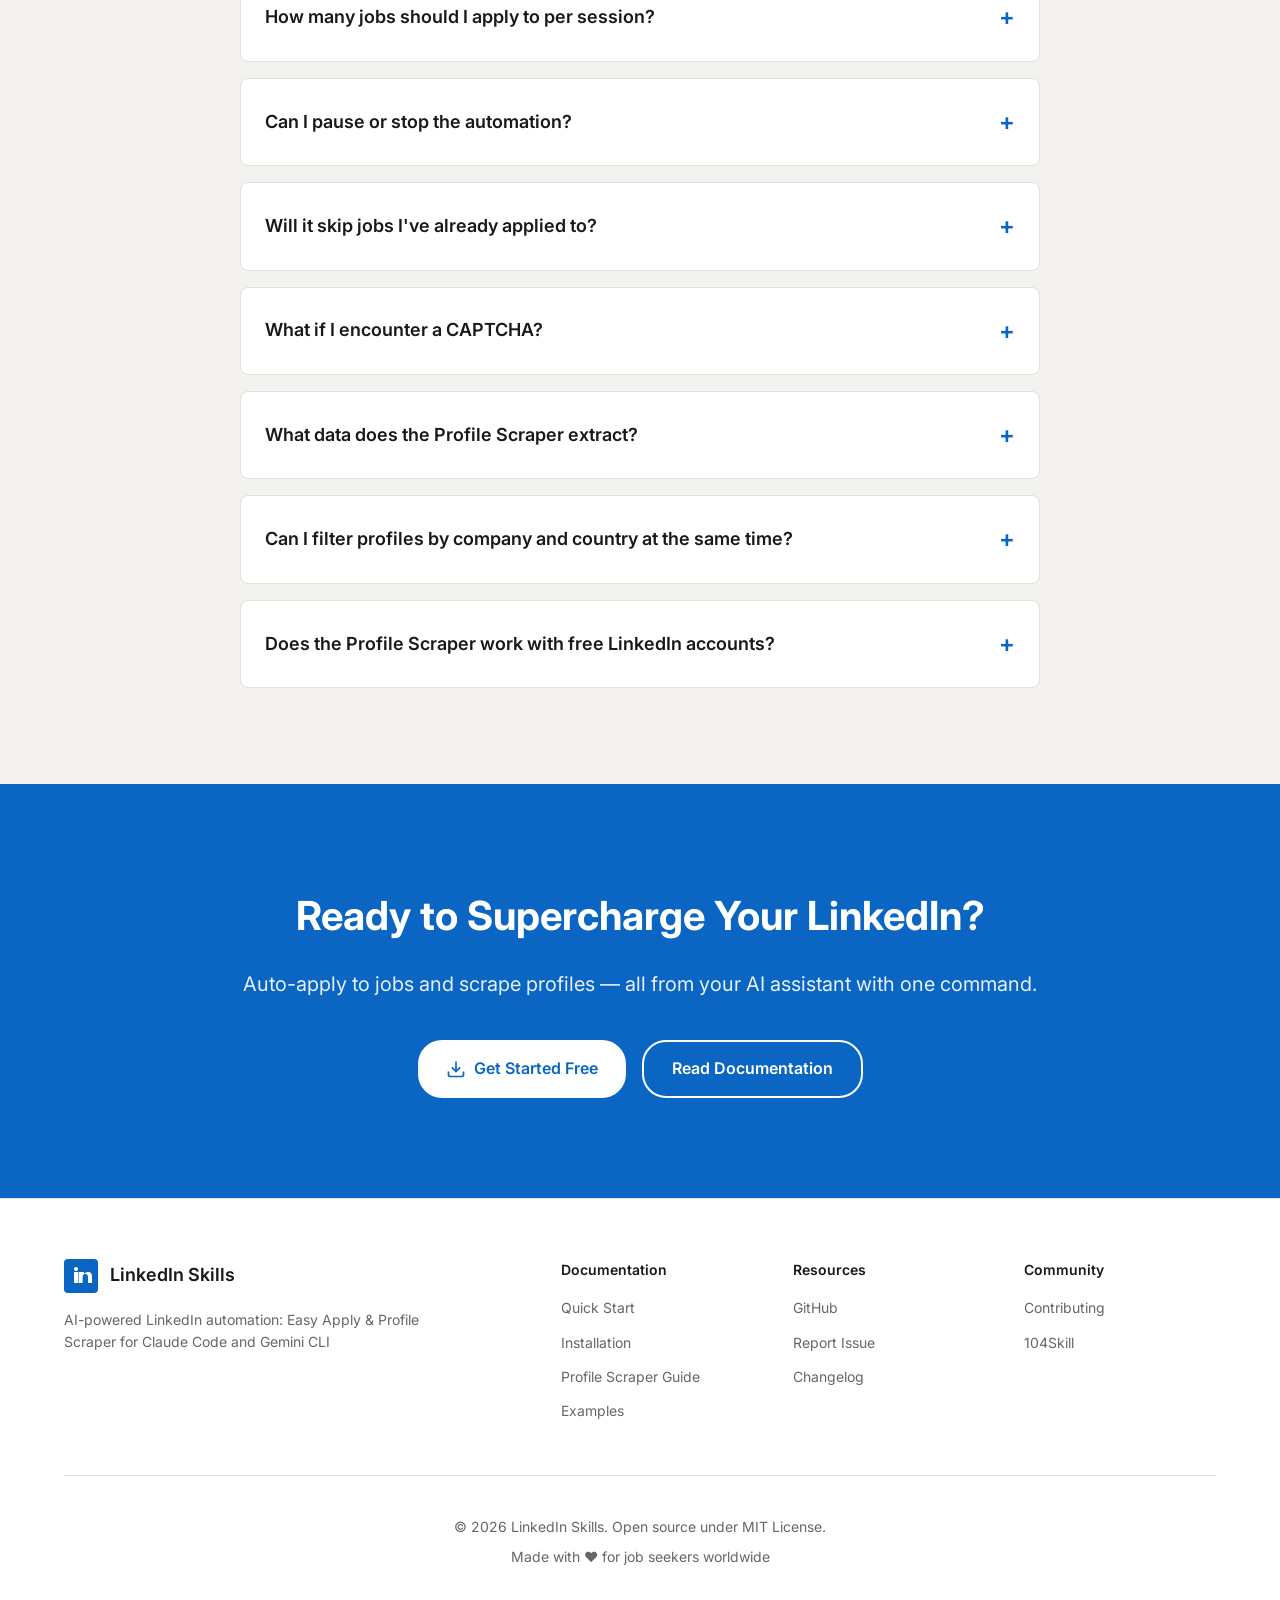
==== commit 6811c3aa: "add scrape doc, update site" ====
--- a/docs/index.html
+++ b/docs/index.html
@@ -3,8 +3,8 @@
 <head>
     <meta charset="UTF-8">
     <meta name="viewport" content="width=device-width, initial-scale=1.0">
-    <meta name="description" content="Automate your LinkedIn job applications with Claude Code AI - Easy Apply automation">
-    <title>LinkedIn Job Auto-Apply | Claude Code Skill</title>
+    <meta name="description" content="Automate LinkedIn job applications and scrape LinkedIn profiles with Claude Code AI - Playwright MCP skills">
+    <title>LinkedIn Skills | Claude Code &amp; Gemini CLI</title>
     <link rel="stylesheet" href="styles.css">
     <link rel="preconnect" href="https://fonts.googleapis.com">
     <link rel="preconnect" href="https://fonts.gstatic.com" crossorigin>
@@ -21,11 +21,11 @@
                         <path d="M10 13H14V24H10V13ZM12 8C13.1 8 14 8.9 14 10C14 11.1 13.1 12 12 12C10.9 12 10 11.1 10 10C10 8.9 10.9 8 12 8Z" fill="white"/>
                         <path d="M16 13H20V15H20.1C20.6 14.1 21.9 13 23.8 13C27.7 13 28 15.5 28 18.4V24H24V19.2C24 17.4 24 15.1 21.5 15.1C19 15.1 18.6 17.1 18.6 19.1V24H14.6V13H16Z" fill="white"/>
                     </svg>
-                    <span class="logo-text">LinkedIn Auto-Apply</span>
+                    <span class="logo-text">LinkedIn Skills</span>
                 </div>
                 <div class="nav-links">
+                    <a href="#skills">Skills</a>
                     <a href="#features">Features</a>
-                    <a href="#how-it-works">How It Works</a>
                     <a href="#installation">Get Started</a>
                     <a href="#docs">Docs</a>
                     <a href="https://github.com/yennanliu/linkedin-skill" target="_blank" class="btn-github">
@@ -48,14 +48,14 @@
                         <circle cx="12" cy="12" r="10"/>
                         <path d="M12 6v6l4 2"/>
                     </svg>
-                    Claude Code Skill
+                    Claude Code &amp; Gemini CLI Skills
                 </div>
                 <h1 class="hero-title">
-                    Automate Your Job Search on <span class="linkedin-text">LinkedIn</span>
+                    Automate <span class="linkedin-text">LinkedIn</span> with AI
                 </h1>
                 <p class="hero-subtitle">
-                    AI-powered Easy Apply automation for LinkedIn. Apply to dozens of jobs in minutes
-                    with intelligent filtering, keyboard controls, and safety features.
+                    Two Playwright MCP skills: batch Easy Apply job automation and profile scraping by company, country, or industry.
+                    Works with Claude Code and Gemini CLI.
                 </p>
                 <div class="hero-buttons">
                     <a href="#installation" class="btn-primary">
@@ -77,12 +77,12 @@
                 </div>
                 <div class="hero-stats">
                     <div class="stat-item">
-                        <div class="stat-number">Easy Apply</div>
-                        <div class="stat-label">Automation Focus</div>
+                        <div class="stat-number">2 Skills</div>
+                        <div class="stat-label">Auto-Apply &amp; Scraper</div>
                     </div>
                     <div class="stat-item">
                         <div class="stat-number">Smart</div>
-                        <div class="stat-label">Skip Applied Jobs</div>
+                        <div class="stat-label">Filter &amp; Skip Logic</div>
                     </div>
                     <div class="stat-item">
                         <div class="stat-number">Safe</div>
@@ -93,25 +93,51 @@
         </div>
     </header>
 
+    <!-- Skills Overview -->
+    <section id="skills" class="features">
+        <div class="container">
+            <div class="section-header">
+                <h2 class="section-title">Two Skills, One Package</h2>
+                <p class="section-subtitle">Install once, use both</p>
+            </div>
+
+            <div class="features-grid" style="grid-template-columns: repeat(auto-fit, minmax(340px, 1fr));">
+                <div class="feature-card" style="border-top: 4px solid #0A66C2;">
+                    <div class="feature-icon">💼</div>
+                    <h3>Job Auto-Apply</h3>
+                    <p>Batch-apply to LinkedIn Easy Apply jobs. Set a target count, use keyboard controls (P/R/Q), and get a visual on-page progress indicator.</p>
+                    <p style="margin-top:1rem;"><code>/linkedin-job-auto-apply</code></p>
+                </div>
+
+                <div class="feature-card" style="border-top: 4px solid #057642;">
+                    <div class="feature-icon">🔎</div>
+                    <h3>Profile Scraper</h3>
+                    <p>Scrape structured profile data (name, title, company, work history) filtered by company, country, and industry. Export as JSON.</p>
+                    <p style="margin-top:1rem;"><code>/linkedin-profile-scraper</code></p>
+                </div>
+            </div>
+        </div>
+    </section>
+
     <!-- Features Section -->
-    <section id="features" class="features">
+    <section id="features" class="features" style="background:#f8fafc;">
         <div class="container">
             <div class="section-header">
                 <h2 class="section-title">Powerful Features</h2>
-                <p class="section-subtitle">Everything you need for efficient job applications</p>
+                <p class="section-subtitle">Everything you need across both skills</p>
             </div>
 
             <div class="features-grid">
                 <div class="feature-card">
                     <div class="feature-icon">⚡</div>
-                    <h3>Lightning Fast</h3>
+                    <h3>Lightning Fast Apply</h3>
                     <p>Apply to 20-50 Easy Apply jobs automatically. Batch process multiple pages with target-based stopping.</p>
                 </div>
 
                 <div class="feature-card">
-                    <div class="feature-icon">🎯</div>
-                    <h3>Target-Based Execution</h3>
-                    <p>Set a target number of applications and stop automatically when reached. No wasted time.</p>
+                    <div class="feature-icon">🗂️</div>
+                    <h3>Profile Scraping</h3>
+                    <p>Scrape structured profile data filtered by company, country, and industry. Returns JSON with full work history.</p>
                 </div>
 
                 <div class="feature-card">
@@ -135,7 +161,7 @@
                 <div class="feature-card">
                     <div class="feature-icon">🔍</div>
                     <h3>Smart Filtering</h3>
-                    <p>Automatically skips already-applied jobs and non-Easy Apply positions. Efficient processing.</p>
+                    <p>Automatically skips already-applied jobs and non-Easy Apply positions. Scraper filters by company/country/industry.</p>
                 </div>
             </div>
         </div>
@@ -154,9 +180,12 @@
                     <div class="step-number">1</div>
                     <div class="step-content">
                         <h3>Install the Skill</h3>
-                        <p>Add the LinkedIn Auto-Apply skill to Claude Code via marketplace</p>
+                        <p>Add both skills to Claude Code via marketplace</p>
                         <div class="code-snippet">
                             <code>/plugin install linkedin-job-auto-apply</code>
+                        </div>
+                        <div class="code-snippet" style="margin-top:0.5rem;">
+                            <code>/plugin install linkedin-profile-scraper</code>
                         </div>
                     </div>
                 </div>
@@ -239,12 +268,20 @@
                                 <span class="prompt">&gt;</span>
                                 <span class="command">/plugin install linkedin-job-auto-apply</span>
                             </div>
+                            <div class="terminal-line">
+                                <span class="prompt">&gt;</span>
+                                <span class="command">/plugin install linkedin-profile-scraper</span>
+                            </div>
                             <div class="terminal-line success">
-                                <span>✅ Installation Complete!</span>
+                                <span>✅ Both skills installed!</span>
                             </div>
                             <div class="terminal-line">
                                 <span class="prompt">&gt;</span>
                                 <span class="command">/linkedin-job-auto-apply</span>
+                            </div>
+                            <div class="terminal-line">
+                                <span class="prompt">&gt;</span>
+                                <span class="command">/linkedin-profile-scraper</span>
                             </div>
                         </div>
                     </div>
@@ -270,23 +307,37 @@
                 </a>
 
                 <a href="https://github.com/yennanliu/linkedin-skill/blob/main/skills/linkedin-job-auto-apply/SKILL.md" class="doc-card" target="_blank">
+                    <div class="doc-icon">💼</div>
+                    <h3>Job Auto-Apply Skill</h3>
+                    <p>Complete technical reference for the Easy Apply automation skill</p>
+                    <span class="doc-link">Read Docs →</span>
+                </a>
+
+                <a href="https://github.com/yennanliu/linkedin-skill/blob/main/PROFILE_SCRAPER.md" class="doc-card" target="_blank">
+                    <div class="doc-icon">🔎</div>
+                    <h3>Profile Scraper Guide</h3>
+                    <p>How to scrape LinkedIn profiles by company, country, and industry — with output examples</p>
+                    <span class="doc-link">Read Guide →</span>
+                </a>
+
+                <a href="https://github.com/yennanliu/linkedin-skill/blob/main/skills/linkedin-profile-scraper/SKILL.md" class="doc-card" target="_blank">
                     <div class="doc-icon">📚</div>
-                    <h3>Full Documentation</h3>
-                    <p>Complete technical reference with all features and options</p>
+                    <h3>Profile Scraper Skill</h3>
+                    <p>Full skill reference including all configuration options and selectors</p>
                     <span class="doc-link">Read Docs →</span>
                 </a>
 
                 <a href="https://github.com/yennanliu/linkedin-skill/blob/main/USAGE_EXAMPLES.md" class="doc-card" target="_blank">
                     <div class="doc-icon">💡</div>
                     <h3>Usage Examples</h3>
-                    <p>21+ real-world scenarios and practical workflows</p>
+                    <p>Real-world scenarios and practical workflows for both skills</p>
                     <span class="doc-link">View Examples →</span>
                 </a>
 
                 <a href="https://github.com/yennanliu/linkedin-skill/blob/main/INSTALLATION.md" class="doc-card" target="_blank">
                     <div class="doc-icon">⚙️</div>
                     <h3>Installation Guide</h3>
-                    <p>Detailed setup instructions for all methods</p>
+                    <p>Detailed setup instructions for Claude Code, Gemini CLI, and GitHub Copilot</p>
                     <span class="doc-link">Read Guide →</span>
                 </a>
             </div>
@@ -330,6 +381,21 @@
                     <summary>What if I encounter a CAPTCHA?</summary>
                     <p>If LinkedIn shows a CAPTCHA, you'll need to solve it manually. This usually happens if LinkedIn detects unusual activity. Wait several hours before trying again.</p>
                 </details>
+
+                <details class="faq-item">
+                    <summary>What data does the Profile Scraper extract?</summary>
+                    <p>The scraper extracts: full name, headline, location, current company, current title, industry, and full work history (title, company, date range, location per role). Results are returned as a JSON array.</p>
+                </details>
+
+                <details class="faq-item">
+                    <summary>Can I filter profiles by company and country at the same time?</summary>
+                    <p>Yes — all filters (company, country, industry, keywords) can be combined. Only profiles matching all specified filters will be returned.</p>
+                </details>
+
+                <details class="faq-item">
+                    <summary>Does the Profile Scraper work with free LinkedIn accounts?</summary>
+                    <p>Yes, but free accounts have limited search results (usually up to 100 people search results per month). LinkedIn Premium or Sales Navigator increases limits significantly.</p>
+                </details>
             </div>
         </div>
     </section>
@@ -338,8 +404,8 @@
     <section class="cta">
         <div class="container">
             <div class="cta-content">
-                <h2>Ready to Land Your Dream Job?</h2>
-                <p>Join professionals who are getting more interviews by applying smarter, not harder.</p>
+                <h2>Ready to Supercharge Your LinkedIn?</h2>
+                <p>Auto-apply to jobs and scrape profiles — all from your AI assistant with one command.</p>
                 <div class="cta-buttons">
                     <a href="https://github.com/yennanliu/linkedin-skill" class="btn-primary-white" target="_blank">
                         <svg width="20" height="20" viewBox="0 0 24 24" fill="none" stroke="currentColor" stroke-width="2">
@@ -368,10 +434,10 @@
                             <path d="M10 13H14V24H10V13ZM12 8C13.1 8 14 8.9 14 10C14 11.1 13.1 12 12 12C10.9 12 10 11.1 10 10C10 8.9 10.9 8 12 8Z" fill="white"/>
                             <path d="M16 13H20V15H20.1C20.6 14.1 21.9 13 23.8 13C27.7 13 28 15.5 28 18.4V24H24V19.2C24 17.4 24 15.1 21.5 15.1C19 15.1 18.6 17.1 18.6 19.1V24H14.6V13H16Z" fill="white"/>
                         </svg>
-                        <span>LinkedIn Auto-Apply</span>
+                        <span>LinkedIn Skills</span>
                     </div>
                     <p class="footer-description">
-                        AI-powered Easy Apply automation for LinkedIn job seekers
+                        AI-powered LinkedIn automation: Easy Apply &amp; Profile Scraper for Claude Code and Gemini CLI
                     </p>
                 </div>
                 <div class="footer-links">
@@ -379,6 +445,7 @@
                         <h4>Documentation</h4>
                         <a href="https://github.com/yennanliu/linkedin-skill/blob/main/QUICKSTART.md" target="_blank">Quick Start</a>
                         <a href="https://github.com/yennanliu/linkedin-skill/blob/main/INSTALLATION.md" target="_blank">Installation</a>
+                        <a href="https://github.com/yennanliu/linkedin-skill/blob/main/PROFILE_SCRAPER.md" target="_blank">Profile Scraper Guide</a>
                         <a href="https://github.com/yennanliu/linkedin-skill/blob/main/USAGE_EXAMPLES.md" target="_blank">Examples</a>
                     </div>
                     <div class="footer-column">
@@ -395,7 +462,7 @@
                 </div>
             </div>
             <div class="footer-bottom">
-                <p>&copy; 2026 LinkedIn Auto-Apply. Open source under MIT License.</p>
+                <p>&copy; 2026 LinkedIn Skills. Open source under MIT License.</p>
                 <p>Made with ❤️ for job seekers worldwide</p>
             </div>
         </div>
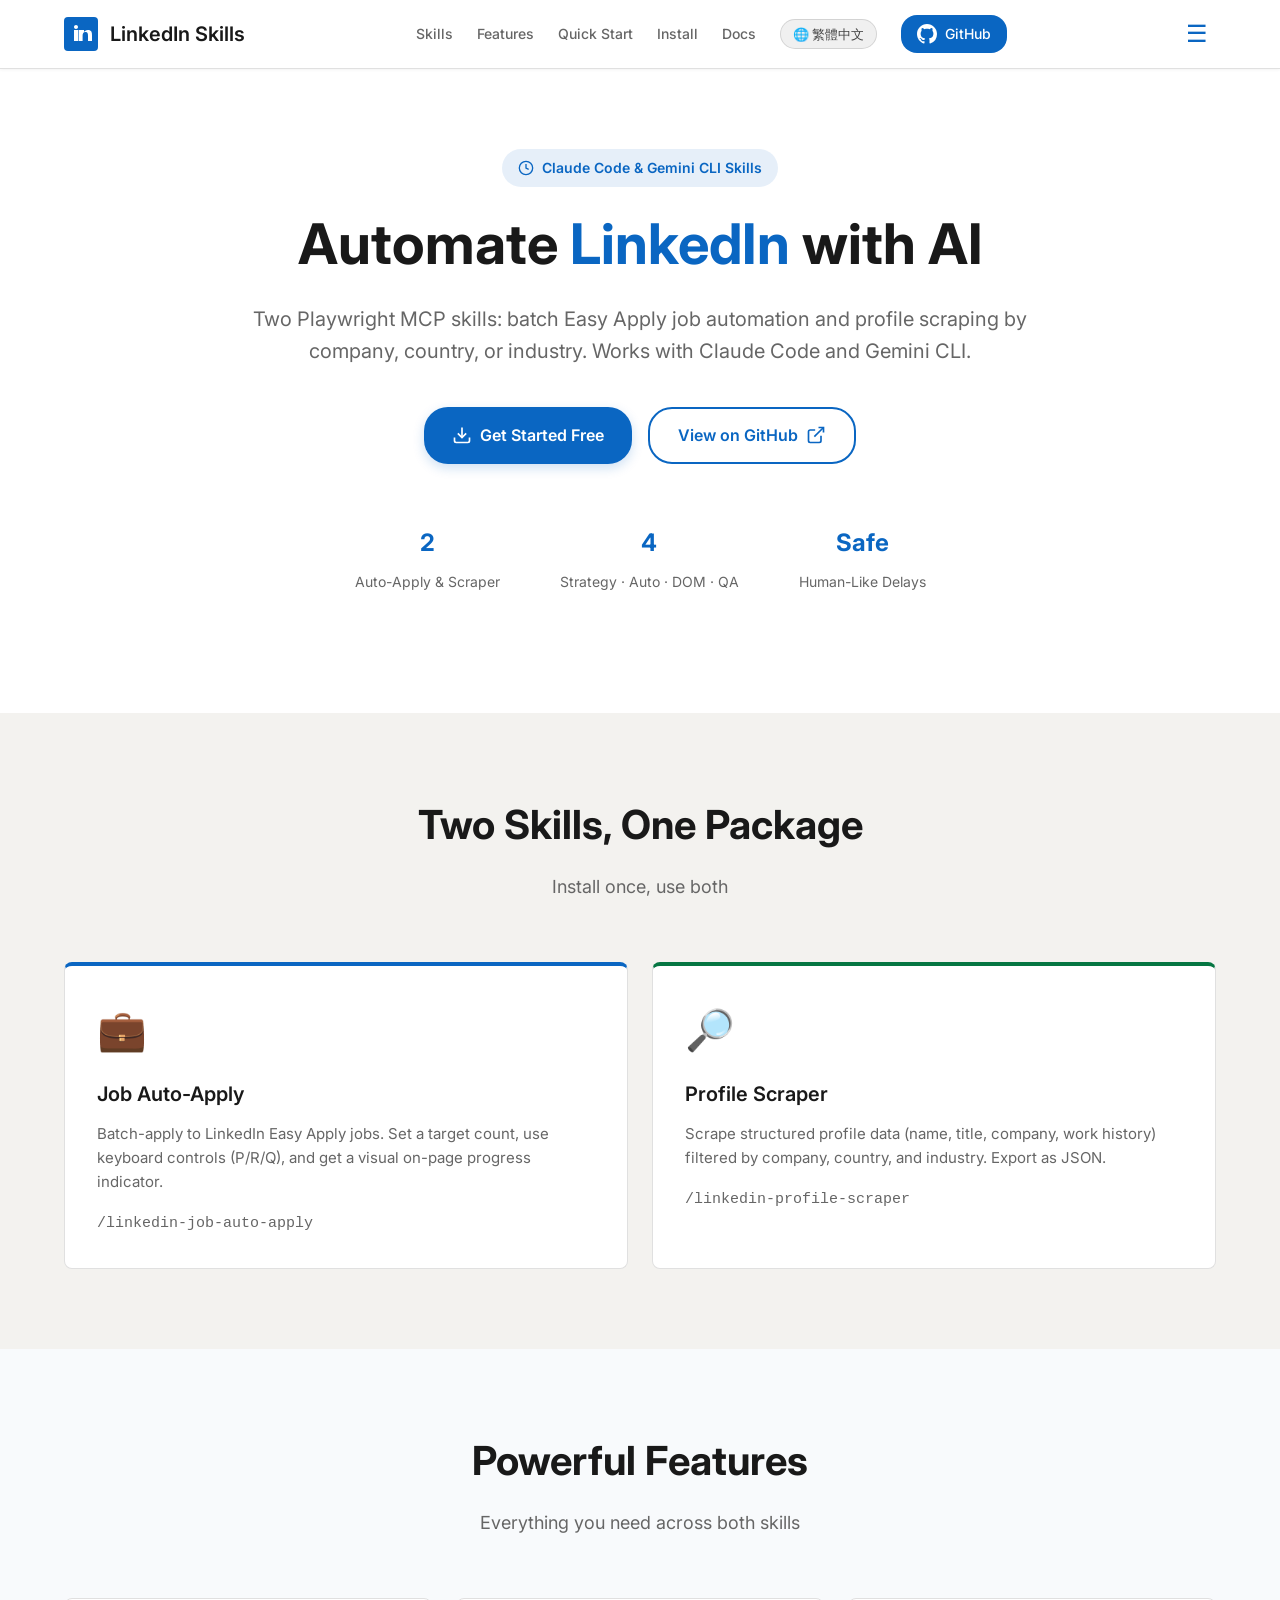
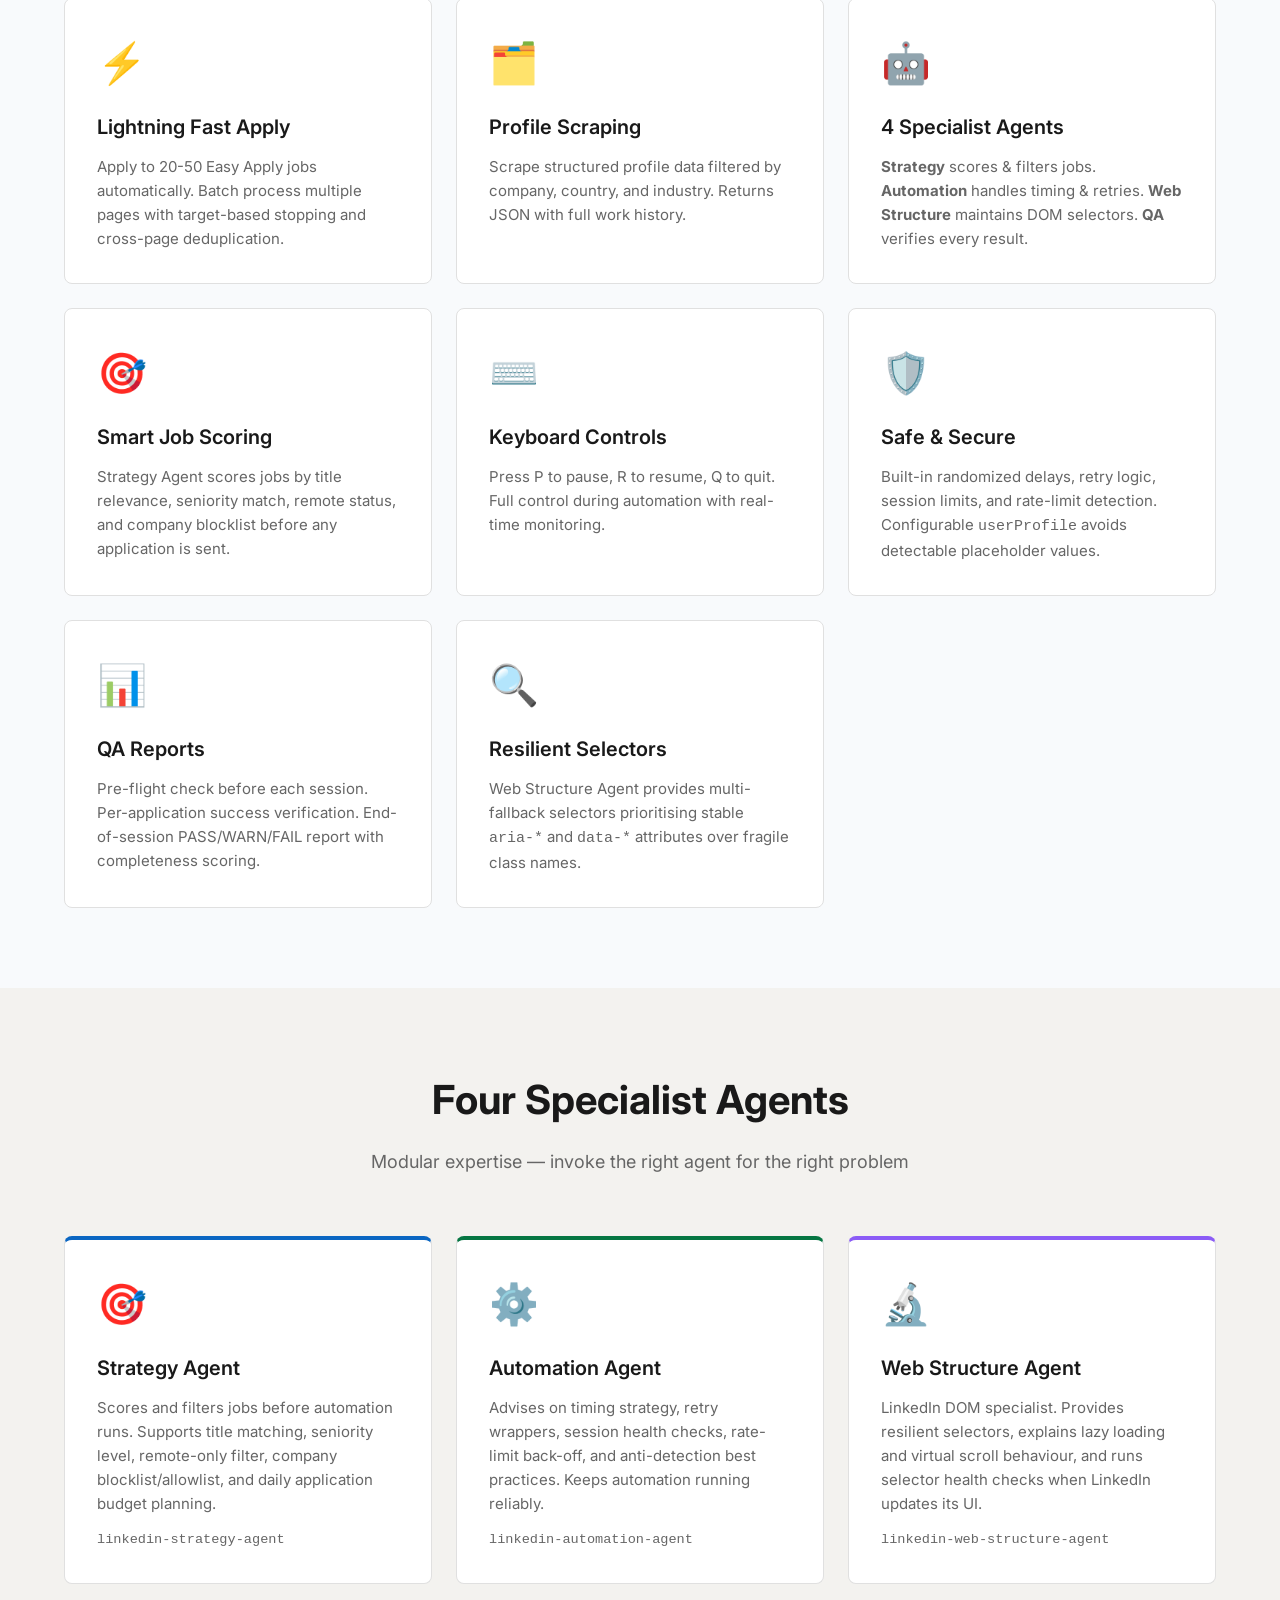
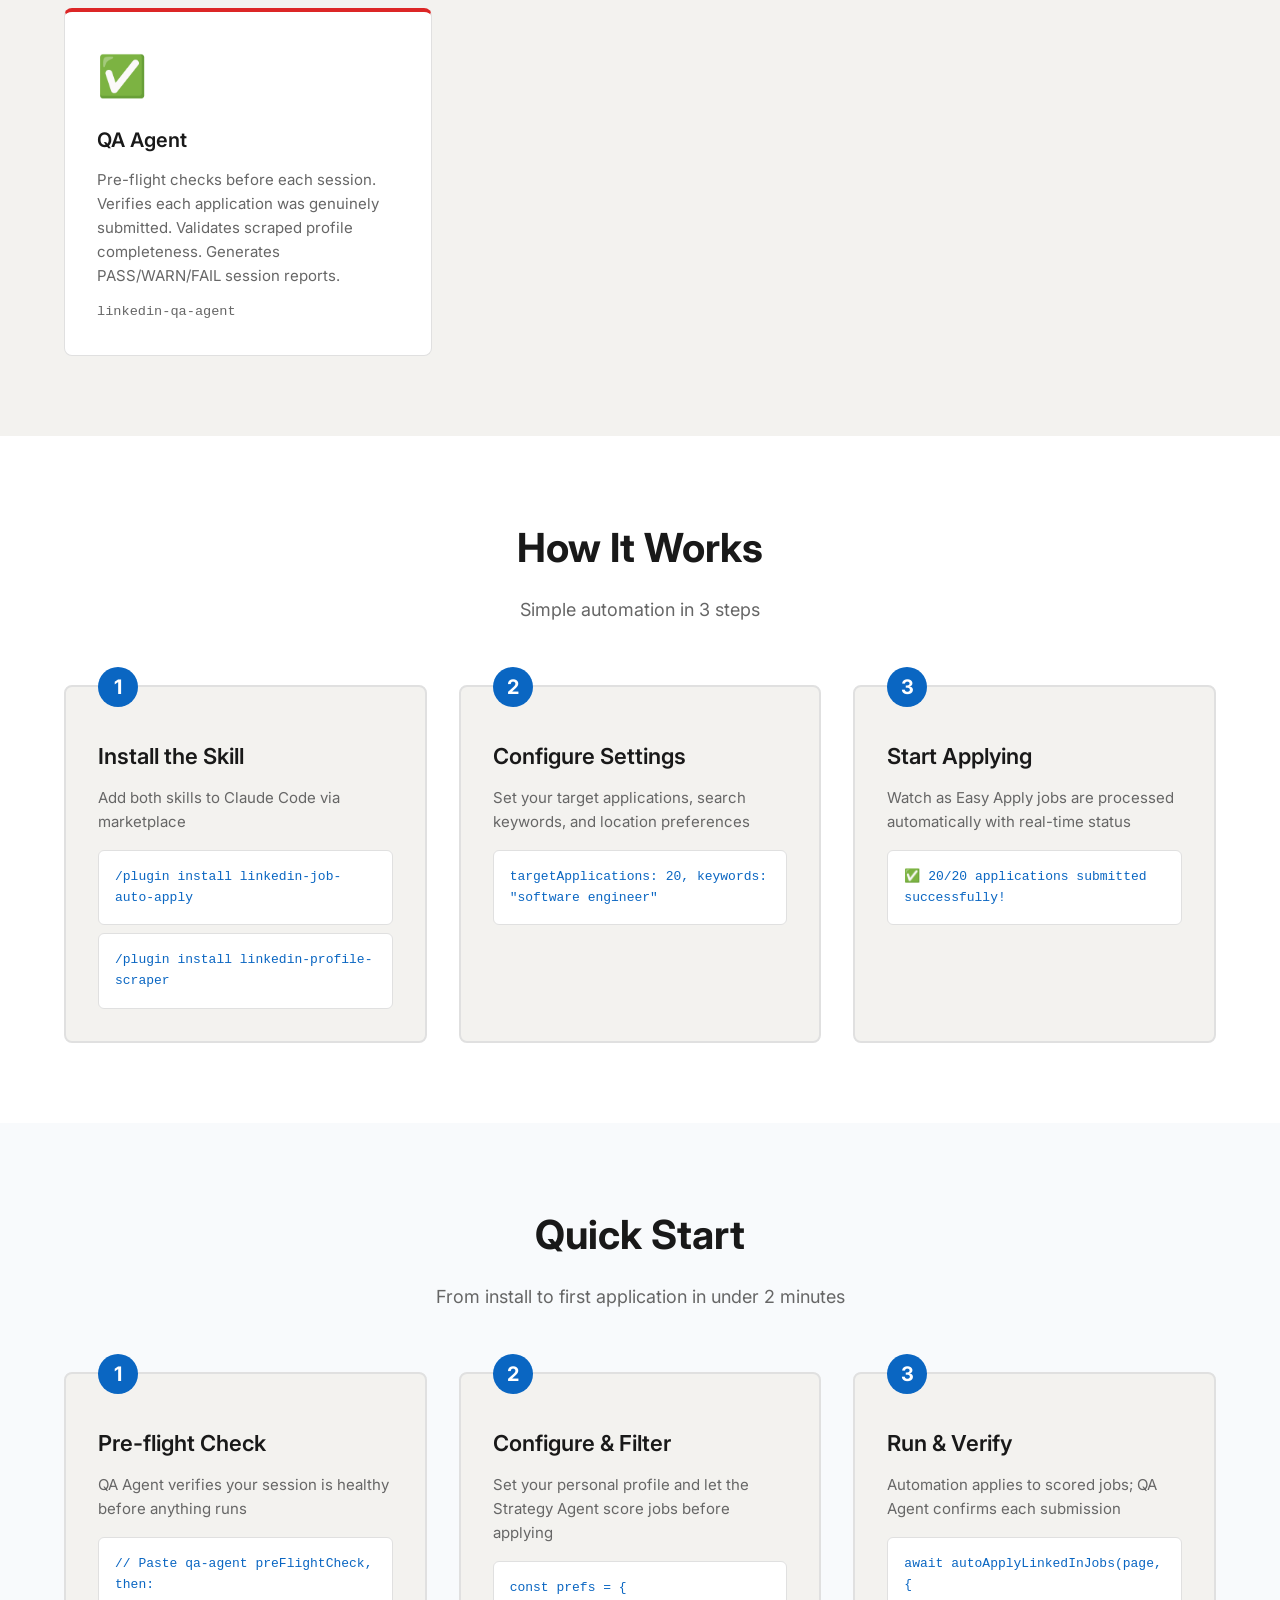
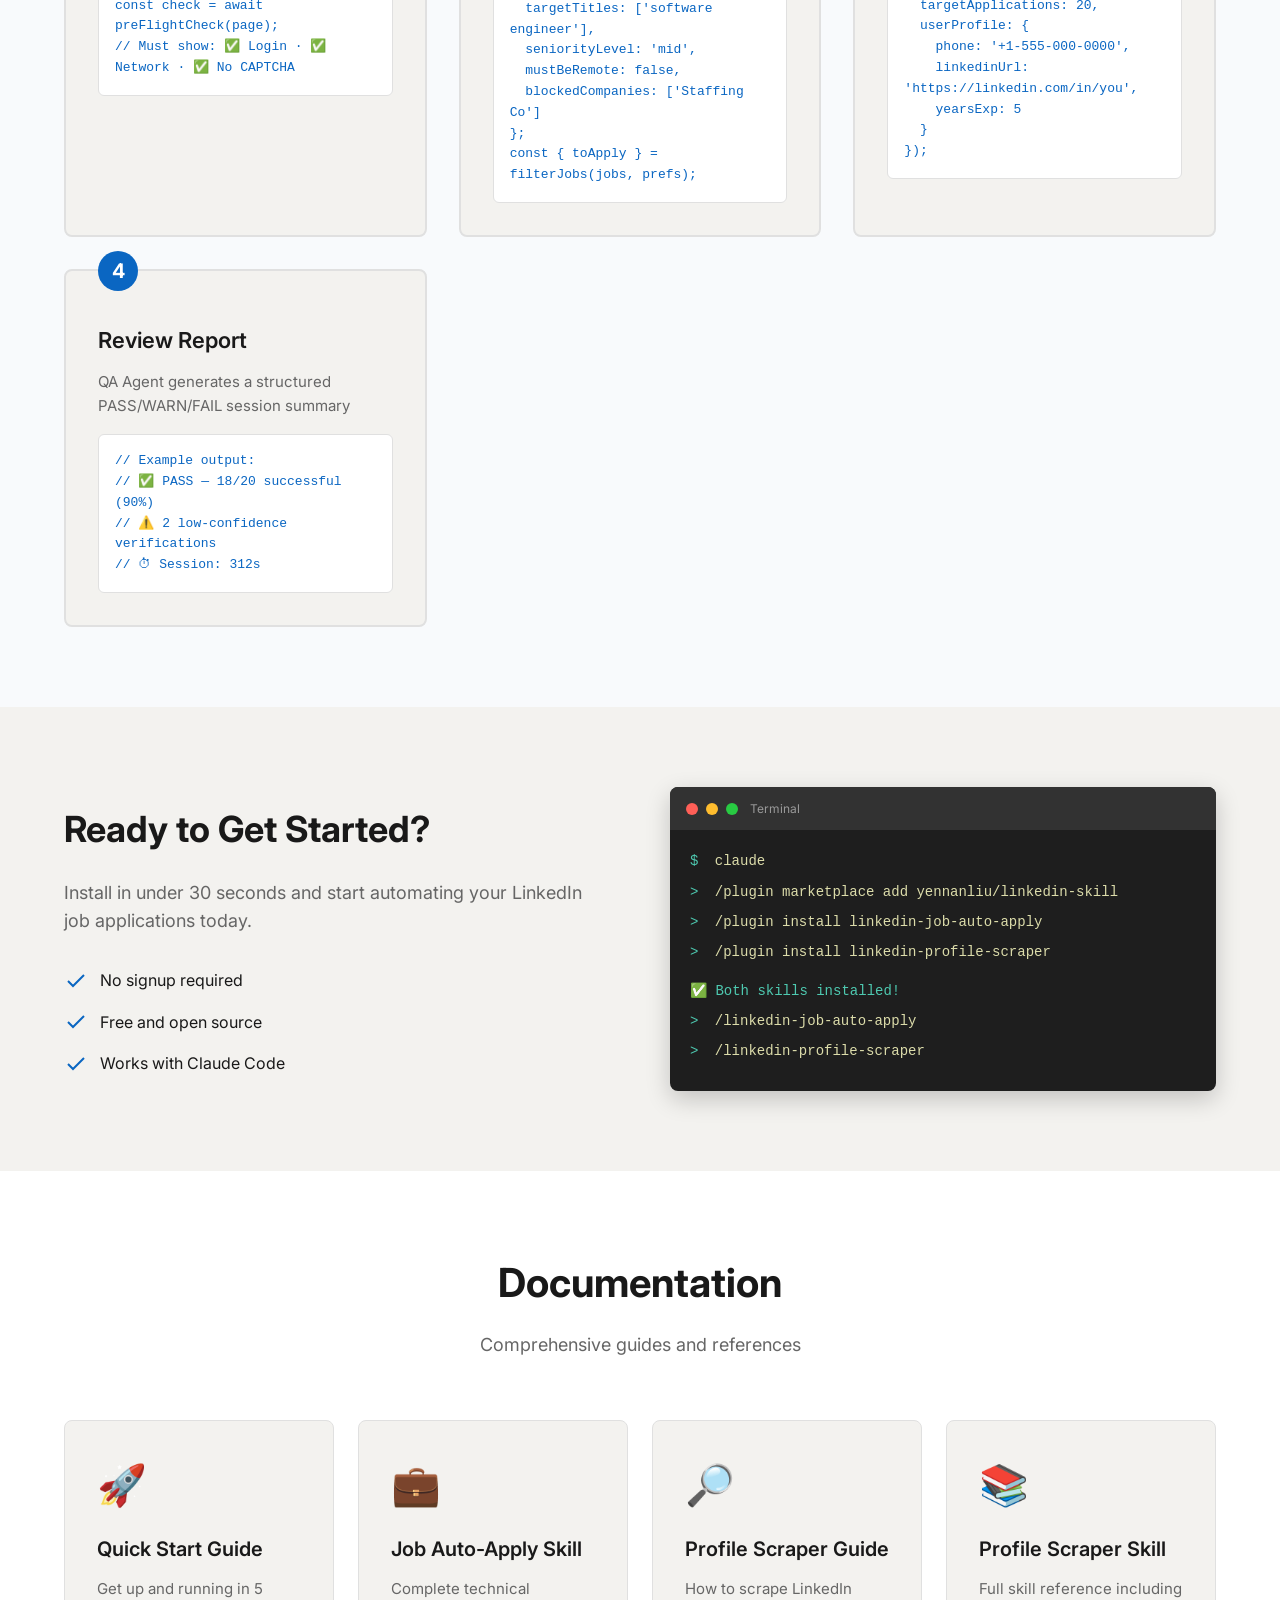
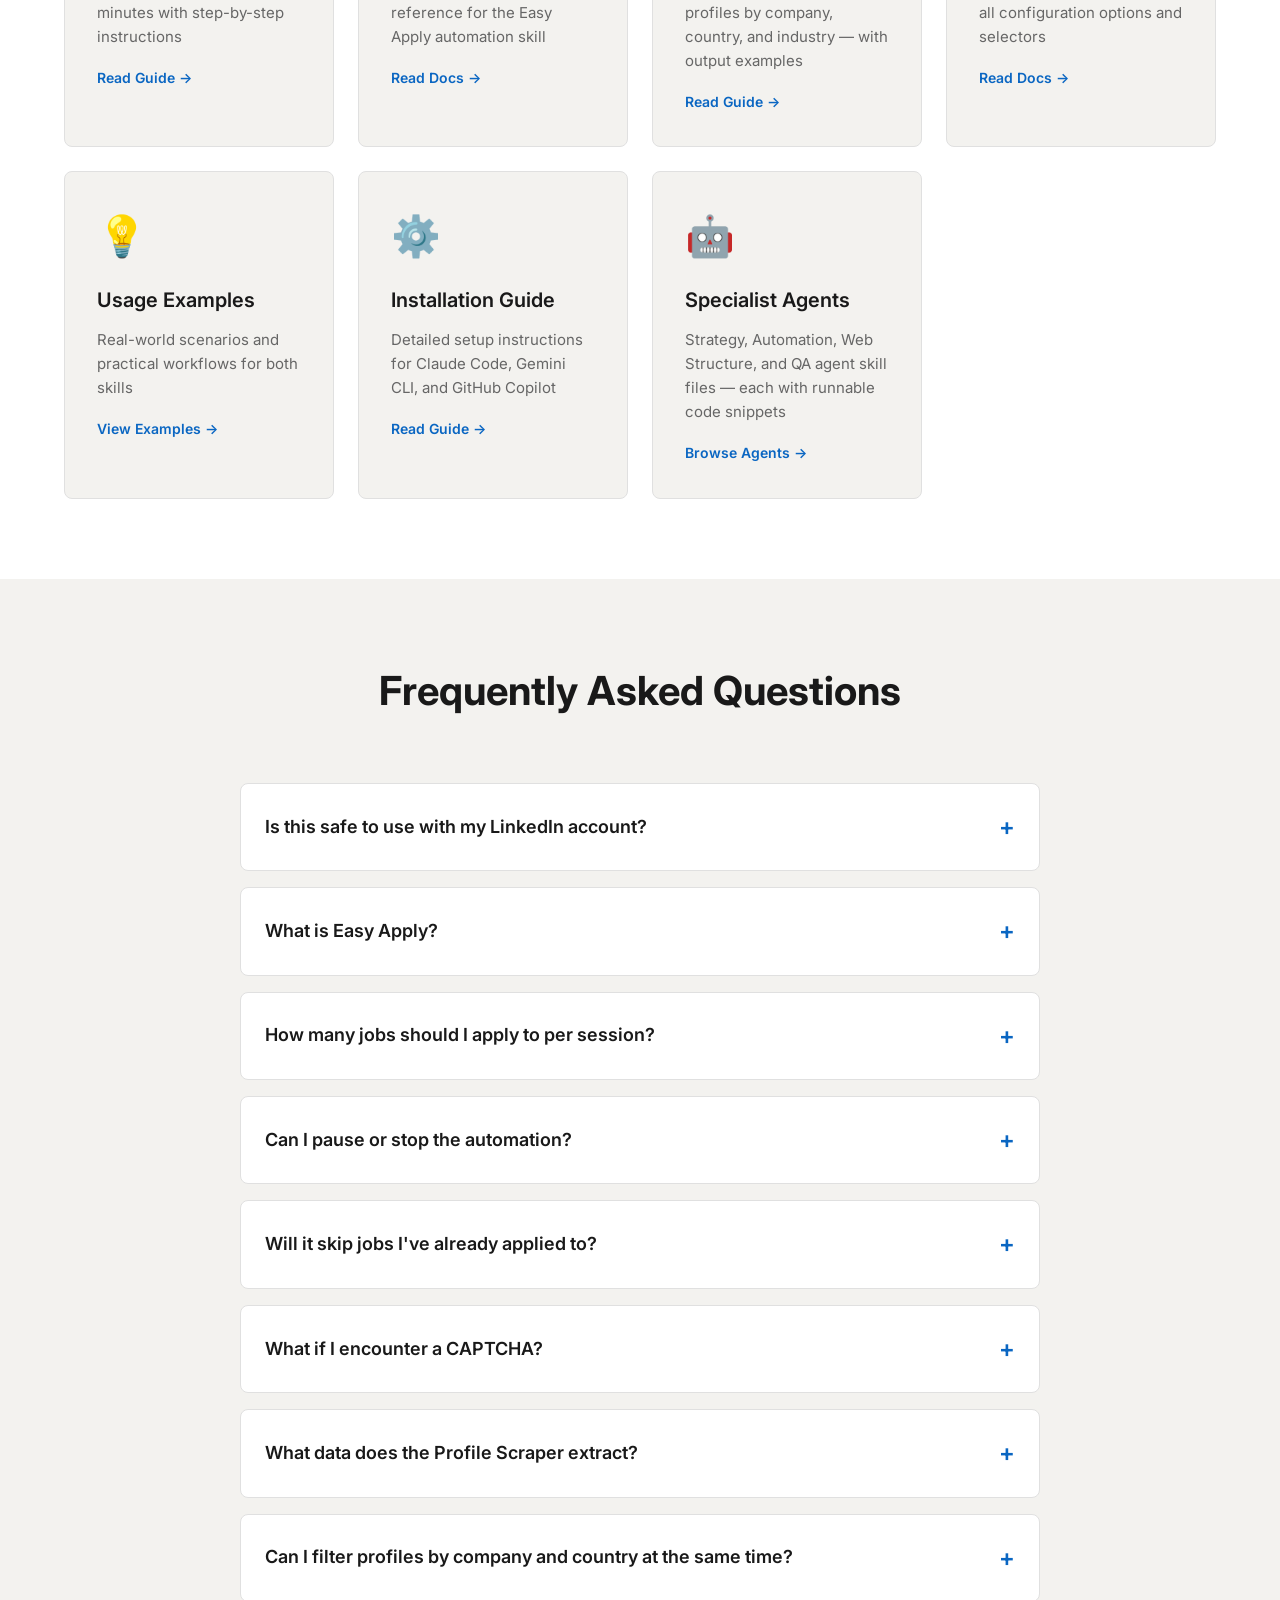
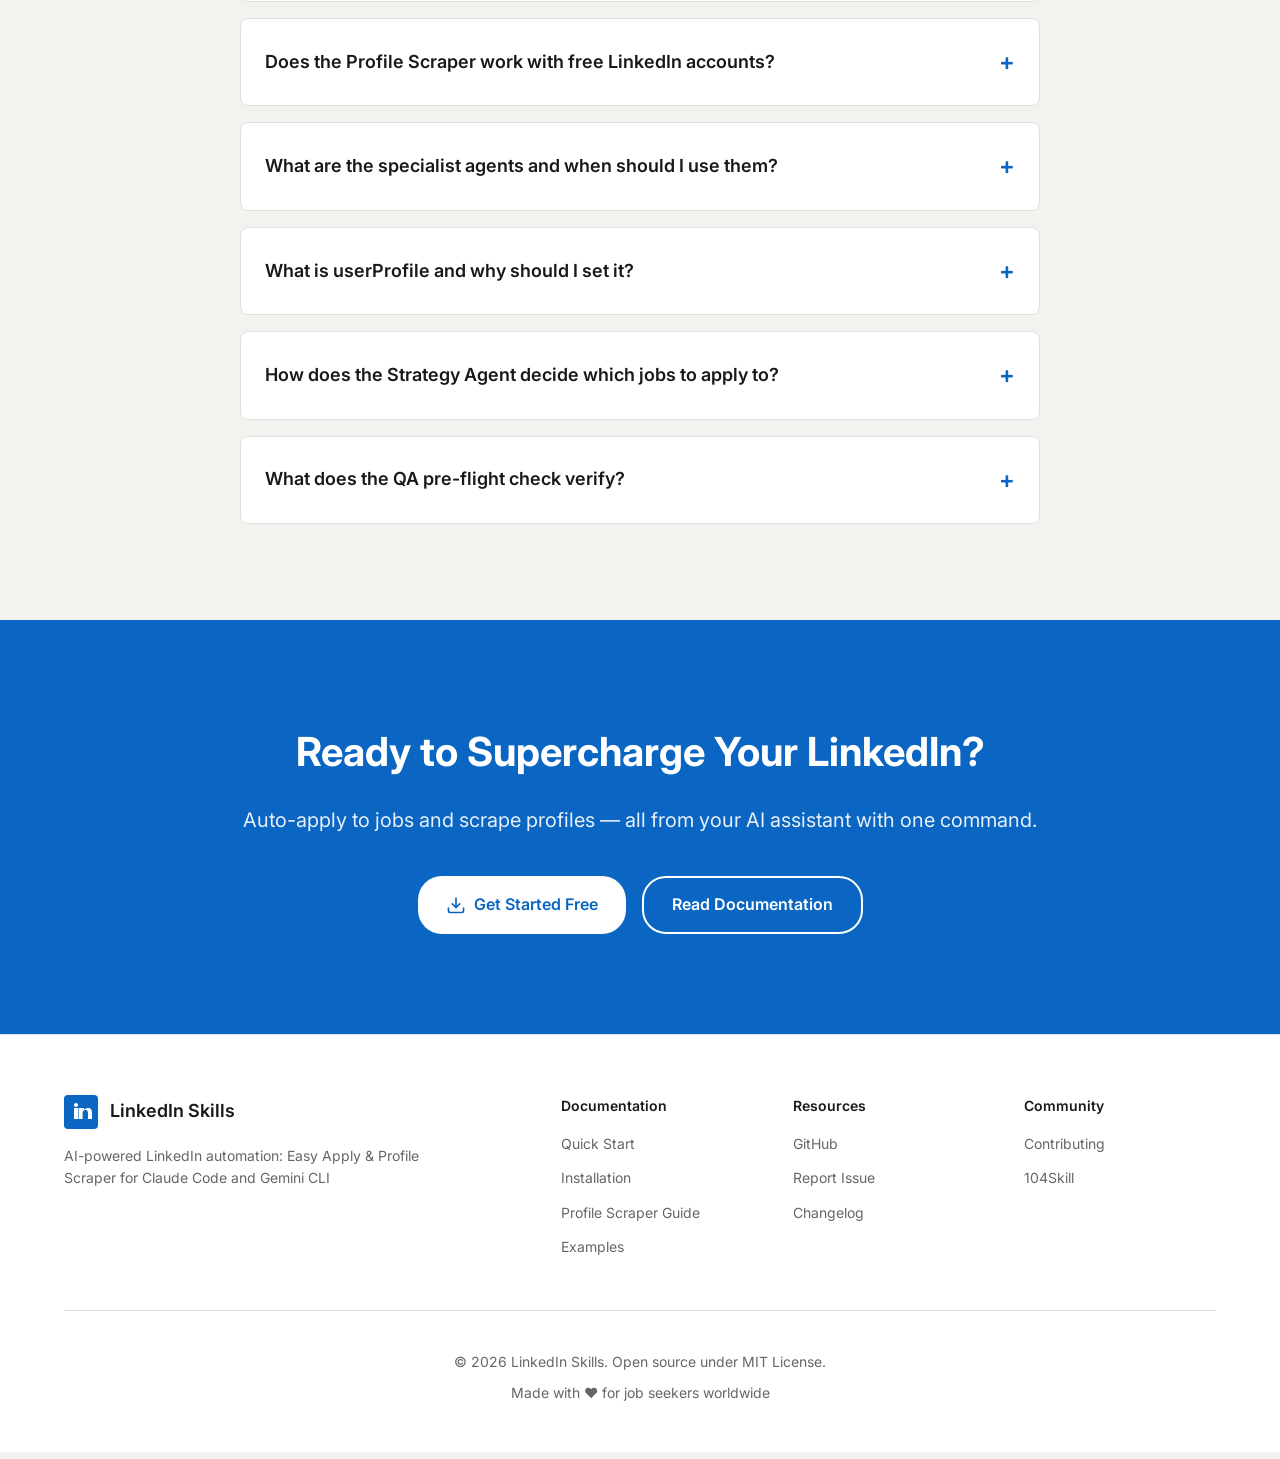
==== commit 67e7115d: "docs: update README, zh-TW README, and GitHub Pages for agent system README.md / README_zh-TW.md: - " ====
--- a/docs/index.html
+++ b/docs/index.html
@@ -26,8 +26,10 @@
                 <div class="nav-links">
                     <a href="#skills">Skills</a>
                     <a href="#features">Features</a>
-                    <a href="#installation">Get Started</a>
+                    <a href="#quickstart">Quick Start</a>
+                    <a href="#installation">Install</a>
                     <a href="#docs">Docs</a>
+                    <a href="index-zh-TW.html" style="display:inline-flex;align-items:center;gap:6px;background:rgba(0,0,0,0.06);border:1px solid rgba(0,0,0,0.12);border-radius:20px;padding:4px 12px;font-size:13px;font-weight:500;text-decoration:none;color:#444;">🌐 繁體中文</a>
                     <a href="https://github.com/yennanliu/linkedin-skill" target="_blank" class="btn-github">
                         <svg width="20" height="20" viewBox="0 0 16 16" fill="currentColor">
                             <path d="M8 0C3.58 0 0 3.58 0 8c0 3.54 2.29 6.53 5.47 7.59.4.07.55-.17.55-.38 0-.19-.01-.82-.01-1.49-2.01.37-2.53-.49-2.69-.94-.09-.23-.48-.94-.82-1.13-.28-.15-.68-.52-.01-.53.63-.01 1.08.58 1.23.82.72 1.21 1.87.87 2.33.66.07-.52.28-.87.51-1.07-1.78-.2-3.64-.89-3.64-3.95 0-.87.31-1.59.82-2.15-.08-.2-.36-1.02.08-2.12 0 0 .67-.21 2.2.82.64-.18 1.32-.27 2-.27.68 0 1.36.09 2 .27 1.53-1.04 2.2-.82 2.2-.82.44 1.1.16 1.92.08 2.12.51.56.82 1.27.82 2.15 0 3.07-1.87 3.75-3.65 3.95.29.25.54.73.54 1.48 0 1.07-.01 1.93-.01 2.2 0 .21.15.46.55.38A8.013 8.013 0 0016 8c0-4.42-3.58-8-8-8z"/>
@@ -81,8 +83,8 @@
                         <div class="stat-label">Auto-Apply &amp; Scraper</div>
                     </div>
                     <div class="stat-item">
-                        <div class="stat-number">Smart</div>
-                        <div class="stat-label">Filter &amp; Skip Logic</div>
+                        <div class="stat-number">4 Agents</div>
+                        <div class="stat-label">Strategy · Auto · DOM · QA</div>
                     </div>
                     <div class="stat-item">
                         <div class="stat-number">Safe</div>
@@ -131,7 +133,7 @@
                 <div class="feature-card">
                     <div class="feature-icon">⚡</div>
                     <h3>Lightning Fast Apply</h3>
-                    <p>Apply to 20-50 Easy Apply jobs automatically. Batch process multiple pages with target-based stopping.</p>
+                    <p>Apply to 20-50 Easy Apply jobs automatically. Batch process multiple pages with target-based stopping and cross-page deduplication.</p>
                 </div>
 
                 <div class="feature-card">
@@ -141,6 +143,18 @@
                 </div>
 
                 <div class="feature-card">
+                    <div class="feature-icon">🤖</div>
+                    <h3>4 Specialist Agents</h3>
+                    <p><strong>Strategy</strong> scores &amp; filters jobs. <strong>Automation</strong> handles timing &amp; retries. <strong>Web Structure</strong> maintains DOM selectors. <strong>QA</strong> verifies every result.</p>
+                </div>
+
+                <div class="feature-card">
+                    <div class="feature-icon">🎯</div>
+                    <h3>Smart Job Scoring</h3>
+                    <p>Strategy Agent scores jobs by title relevance, seniority match, remote status, and company blocklist before any application is sent.</p>
+                </div>
+
+                <div class="feature-card">
                     <div class="feature-icon">⌨️</div>
                     <h3>Keyboard Controls</h3>
                     <p>Press P to pause, R to resume, Q to quit. Full control during automation with real-time monitoring.</p>
@@ -149,19 +163,59 @@
                 <div class="feature-card">
                     <div class="feature-icon">🛡️</div>
                     <h3>Safe & Secure</h3>
-                    <p>Built-in delays (2-4 seconds), error handling, and rate limiting. Respects LinkedIn's terms.</p>
+                    <p>Built-in randomized delays, retry logic, session limits, and rate-limit detection. Configurable <code>userProfile</code> avoids detectable placeholder values.</p>
                 </div>
 
                 <div class="feature-card">
                     <div class="feature-icon">📊</div>
-                    <h3>On-Page Status</h3>
-                    <p>Visual progress indicator shows applications count, current page, and automation state.</p>
+                    <h3>QA Reports</h3>
+                    <p>Pre-flight check before each session. Per-application success verification. End-of-session PASS/WARN/FAIL report with completeness scoring.</p>
                 </div>
 
                 <div class="feature-card">
                     <div class="feature-icon">🔍</div>
-                    <h3>Smart Filtering</h3>
-                    <p>Automatically skips already-applied jobs and non-Easy Apply positions. Scraper filters by company/country/industry.</p>
+                    <h3>Resilient Selectors</h3>
+                    <p>Web Structure Agent provides multi-fallback selectors prioritising stable <code>aria-*</code> and <code>data-*</code> attributes over fragile class names.</p>
+                </div>
+            </div>
+        </div>
+    </section>
+
+    <!-- Agents Section -->
+    <section id="agents" class="features">
+        <div class="container">
+            <div class="section-header">
+                <h2 class="section-title">Four Specialist Agents</h2>
+                <p class="section-subtitle">Modular expertise — invoke the right agent for the right problem</p>
+            </div>
+
+            <div class="features-grid" style="grid-template-columns: repeat(auto-fit, minmax(280px, 1fr));">
+                <div class="feature-card" style="border-top: 4px solid #0A66C2;">
+                    <div class="feature-icon">🎯</div>
+                    <h3>Strategy Agent</h3>
+                    <p>Scores and filters jobs before automation runs. Supports title matching, seniority level, remote-only filter, company blocklist/allowlist, and daily application budget planning.</p>
+                    <p style="margin-top:0.75rem;font-size:0.85rem;color:#666;"><code>linkedin-strategy-agent</code></p>
+                </div>
+
+                <div class="feature-card" style="border-top: 4px solid #057642;">
+                    <div class="feature-icon">⚙️</div>
+                    <h3>Automation Agent</h3>
+                    <p>Advises on timing strategy, retry wrappers, session health checks, rate-limit back-off, and anti-detection best practices. Keeps automation running reliably.</p>
+                    <p style="margin-top:0.75rem;font-size:0.85rem;color:#666;"><code>linkedin-automation-agent</code></p>
+                </div>
+
+                <div class="feature-card" style="border-top: 4px solid #8B5CF6;">
+                    <div class="feature-icon">🔬</div>
+                    <h3>Web Structure Agent</h3>
+                    <p>LinkedIn DOM specialist. Provides resilient selectors, explains lazy loading and virtual scroll behaviour, and runs selector health checks when LinkedIn updates its UI.</p>
+                    <p style="margin-top:0.75rem;font-size:0.85rem;color:#666;"><code>linkedin-web-structure-agent</code></p>
+                </div>
+
+                <div class="feature-card" style="border-top: 4px solid #DC2626;">
+                    <div class="feature-icon">✅</div>
+                    <h3>QA Agent</h3>
+                    <p>Pre-flight checks before each session. Verifies each application was genuinely submitted. Validates scraped profile completeness. Generates PASS/WARN/FAIL session reports.</p>
+                    <p style="margin-top:0.75rem;font-size:0.85rem;color:#666;"><code>linkedin-qa-agent</code></p>
                 </div>
             </div>
         </div>
@@ -208,6 +262,62 @@
                         <p>Watch as Easy Apply jobs are processed automatically with real-time status</p>
                         <div class="code-snippet">
                             <code>✅ 20/20 applications submitted successfully!</code>
+                        </div>
+                    </div>
+                </div>
+            </div>
+        </div>
+    </section>
+
+    <!-- Quick Start Section -->
+    <section id="quickstart" class="how-it-works" style="background:#f8fafc;">
+        <div class="container">
+            <div class="section-header">
+                <h2 class="section-title">Quick Start</h2>
+                <p class="section-subtitle">From install to first application in under 2 minutes</p>
+            </div>
+
+            <div class="steps">
+                <div class="step-card">
+                    <div class="step-number">1</div>
+                    <div class="step-content">
+                        <h3>Pre-flight Check</h3>
+                        <p>QA Agent verifies your session is healthy before anything runs</p>
+                        <div class="code-snippet">
+                            <code>// Paste qa-agent preFlightCheck, then:<br>const check = await preFlightCheck(page);<br>// Must show: ✅ Login · ✅ Network · ✅ No CAPTCHA</code>
+                        </div>
+                    </div>
+                </div>
+
+                <div class="step-card">
+                    <div class="step-number">2</div>
+                    <div class="step-content">
+                        <h3>Configure &amp; Filter</h3>
+                        <p>Set your personal profile and let the Strategy Agent score jobs before applying</p>
+                        <div class="code-snippet">
+                            <code>const prefs = {<br>&nbsp;&nbsp;targetTitles: ['software engineer'],<br>&nbsp;&nbsp;seniorityLevel: 'mid',<br>&nbsp;&nbsp;mustBeRemote: false,<br>&nbsp;&nbsp;blockedCompanies: ['Staffing Co']<br>};<br>const { toApply } = filterJobs(jobs, prefs);</code>
+                        </div>
+                    </div>
+                </div>
+
+                <div class="step-card">
+                    <div class="step-number">3</div>
+                    <div class="step-content">
+                        <h3>Run &amp; Verify</h3>
+                        <p>Automation applies to scored jobs; QA Agent confirms each submission</p>
+                        <div class="code-snippet">
+                            <code>await autoApplyLinkedInJobs(page, {<br>&nbsp;&nbsp;targetApplications: 20,<br>&nbsp;&nbsp;userProfile: {<br>&nbsp;&nbsp;&nbsp;&nbsp;phone: '+1-555-000-0000',<br>&nbsp;&nbsp;&nbsp;&nbsp;linkedinUrl: 'https://linkedin.com/in/you',<br>&nbsp;&nbsp;&nbsp;&nbsp;yearsExp: 5<br>&nbsp;&nbsp;}<br>});</code>
+                        </div>
+                    </div>
+                </div>
+
+                <div class="step-card">
+                    <div class="step-number">4</div>
+                    <div class="step-content">
+                        <h3>Review Report</h3>
+                        <p>QA Agent generates a structured PASS/WARN/FAIL session summary</p>
+                        <div class="code-snippet">
+                            <code>// Example output:<br>// ✅ PASS — 18/20 successful (90%)<br>// ⚠️  2 low-confidence verifications<br>// ⏱  Session: 312s</code>
                         </div>
                     </div>
                 </div>
@@ -340,6 +450,13 @@
                     <p>Detailed setup instructions for Claude Code, Gemini CLI, and GitHub Copilot</p>
                     <span class="doc-link">Read Guide →</span>
                 </a>
+
+                <a href="https://github.com/yennanliu/linkedin-skill/tree/main/skills/agents" class="doc-card" target="_blank">
+                    <div class="doc-icon">🤖</div>
+                    <h3>Specialist Agents</h3>
+                    <p>Strategy, Automation, Web Structure, and QA agent skill files — each with runnable code snippets</p>
+                    <span class="doc-link">Browse Agents →</span>
+                </a>
             </div>
         </div>
     </section>
@@ -395,6 +512,26 @@
                 <details class="faq-item">
                     <summary>Does the Profile Scraper work with free LinkedIn accounts?</summary>
                     <p>Yes, but free accounts have limited search results (usually up to 100 people search results per month). LinkedIn Premium or Sales Navigator increases limits significantly.</p>
+                </details>
+
+                <details class="faq-item">
+                    <summary>What are the specialist agents and when should I use them?</summary>
+                    <p>Four agents support both skills: <strong>Strategy Agent</strong> scores and filters jobs before applying; <strong>Automation Agent</strong> advises on timing, retries, and anti-detection; <strong>Web Structure Agent</strong> provides updated LinkedIn selectors when the UI changes; <strong>QA Agent</strong> runs pre-flight checks and verifies results. Invoke whichever agent matches the problem you're debugging.</p>
+                </details>
+
+                <details class="faq-item">
+                    <summary>What is userProfile and why should I set it?</summary>
+                    <p><code>userProfile</code> is a config object you pass to <code>autoApplyLinkedInJobs</code>. It contains your real phone, LinkedIn URL, city, ZIP, and years of experience. Without it, the automation fills forms with obvious placeholders like <code>0000000000</code>, which may be flagged by LinkedIn's fraud detection. Setting real values makes applications look genuine.</p>
+                </details>
+
+                <details class="faq-item">
+                    <summary>How does the Strategy Agent decide which jobs to apply to?</summary>
+                    <p>It scores each job 0–100 based on: title keyword match (0–40 pts), seniority level match (0–30 pts), and remote status (0–20 pts). Jobs with a score below <code>minScore</code> (default 50) are skipped. You can also set a <code>blockedCompanies</code> list for hard skips or an <code>allowedCompanies</code> list to restrict to specific employers.</p>
+                </details>
+
+                <details class="faq-item">
+                    <summary>What does the QA pre-flight check verify?</summary>
+                    <p>It checks four things before any session starts: (1) LinkedIn session is active — not on a login or checkpoint page; (2) network is stable; (3) no CAPTCHA is visible; (4) no rate-limit message is showing. If any check fails, the session should not proceed.</p>
                 </details>
             </div>
         </div>
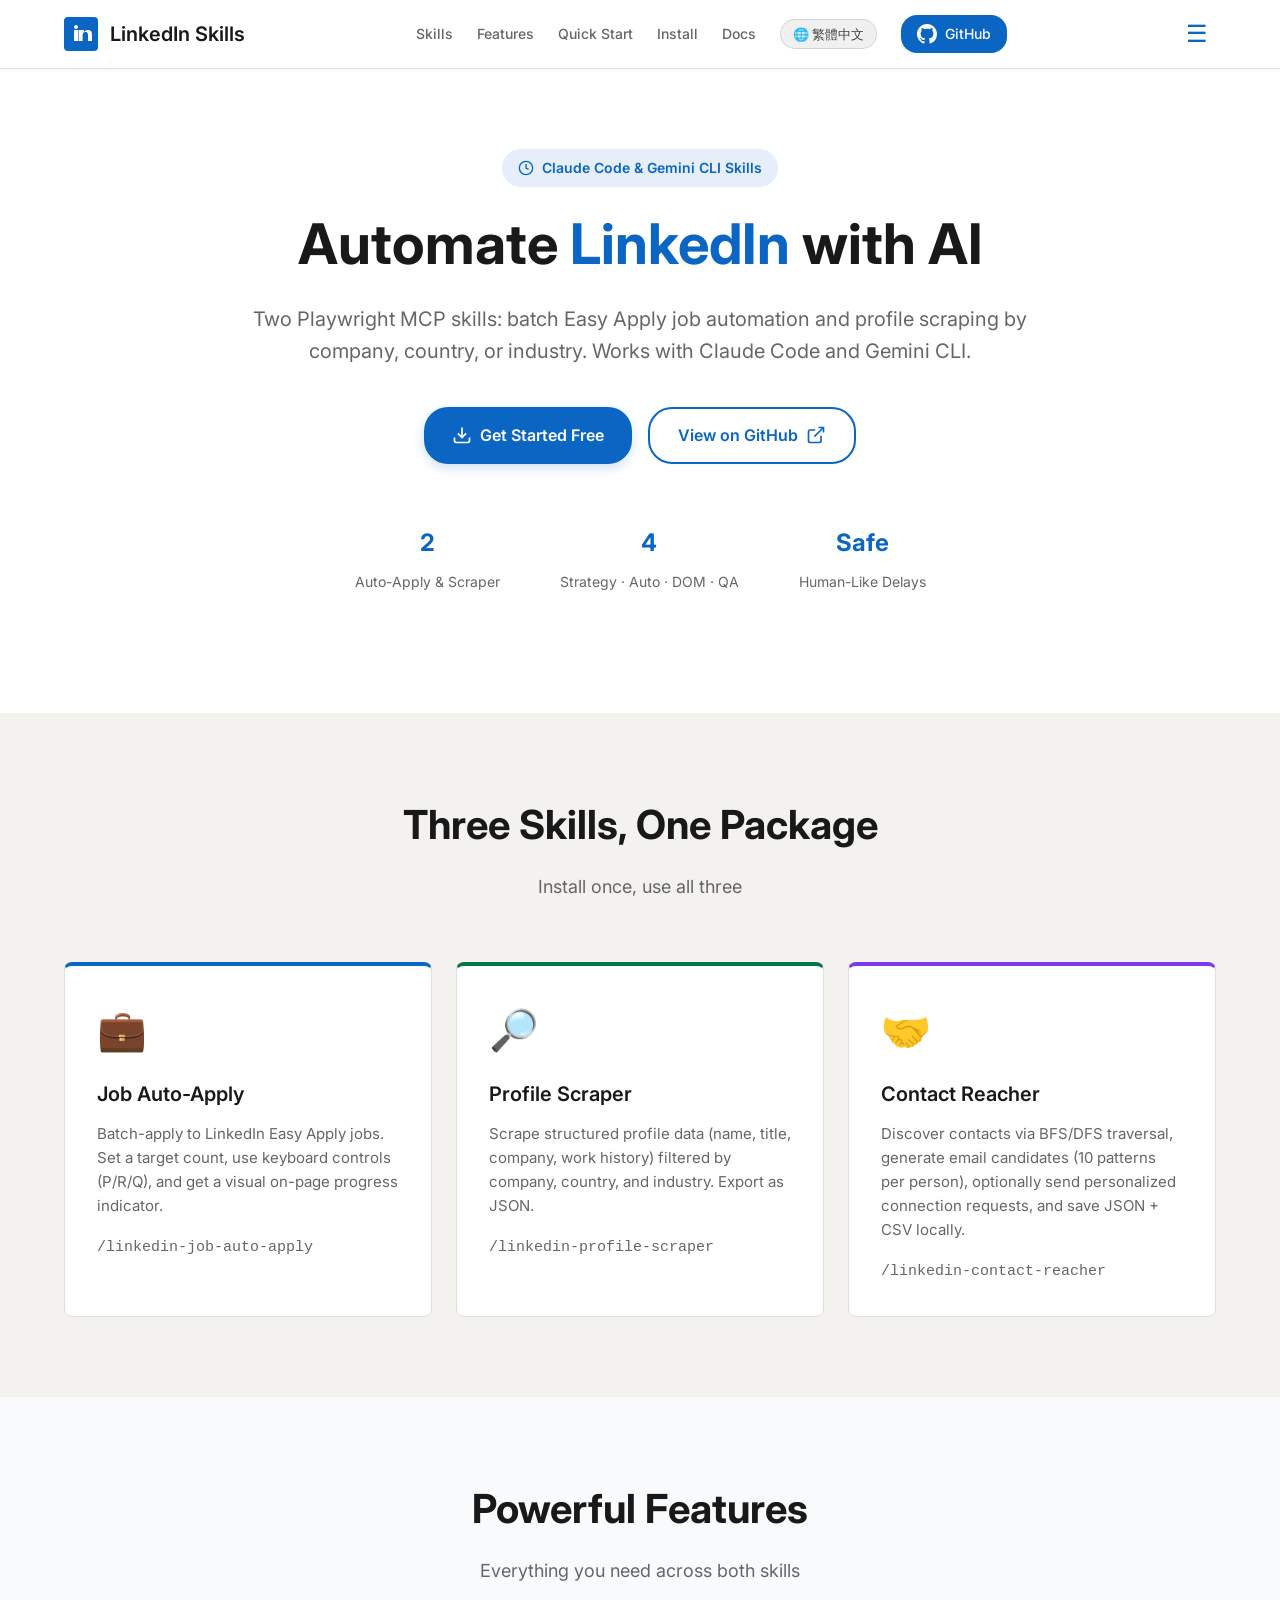
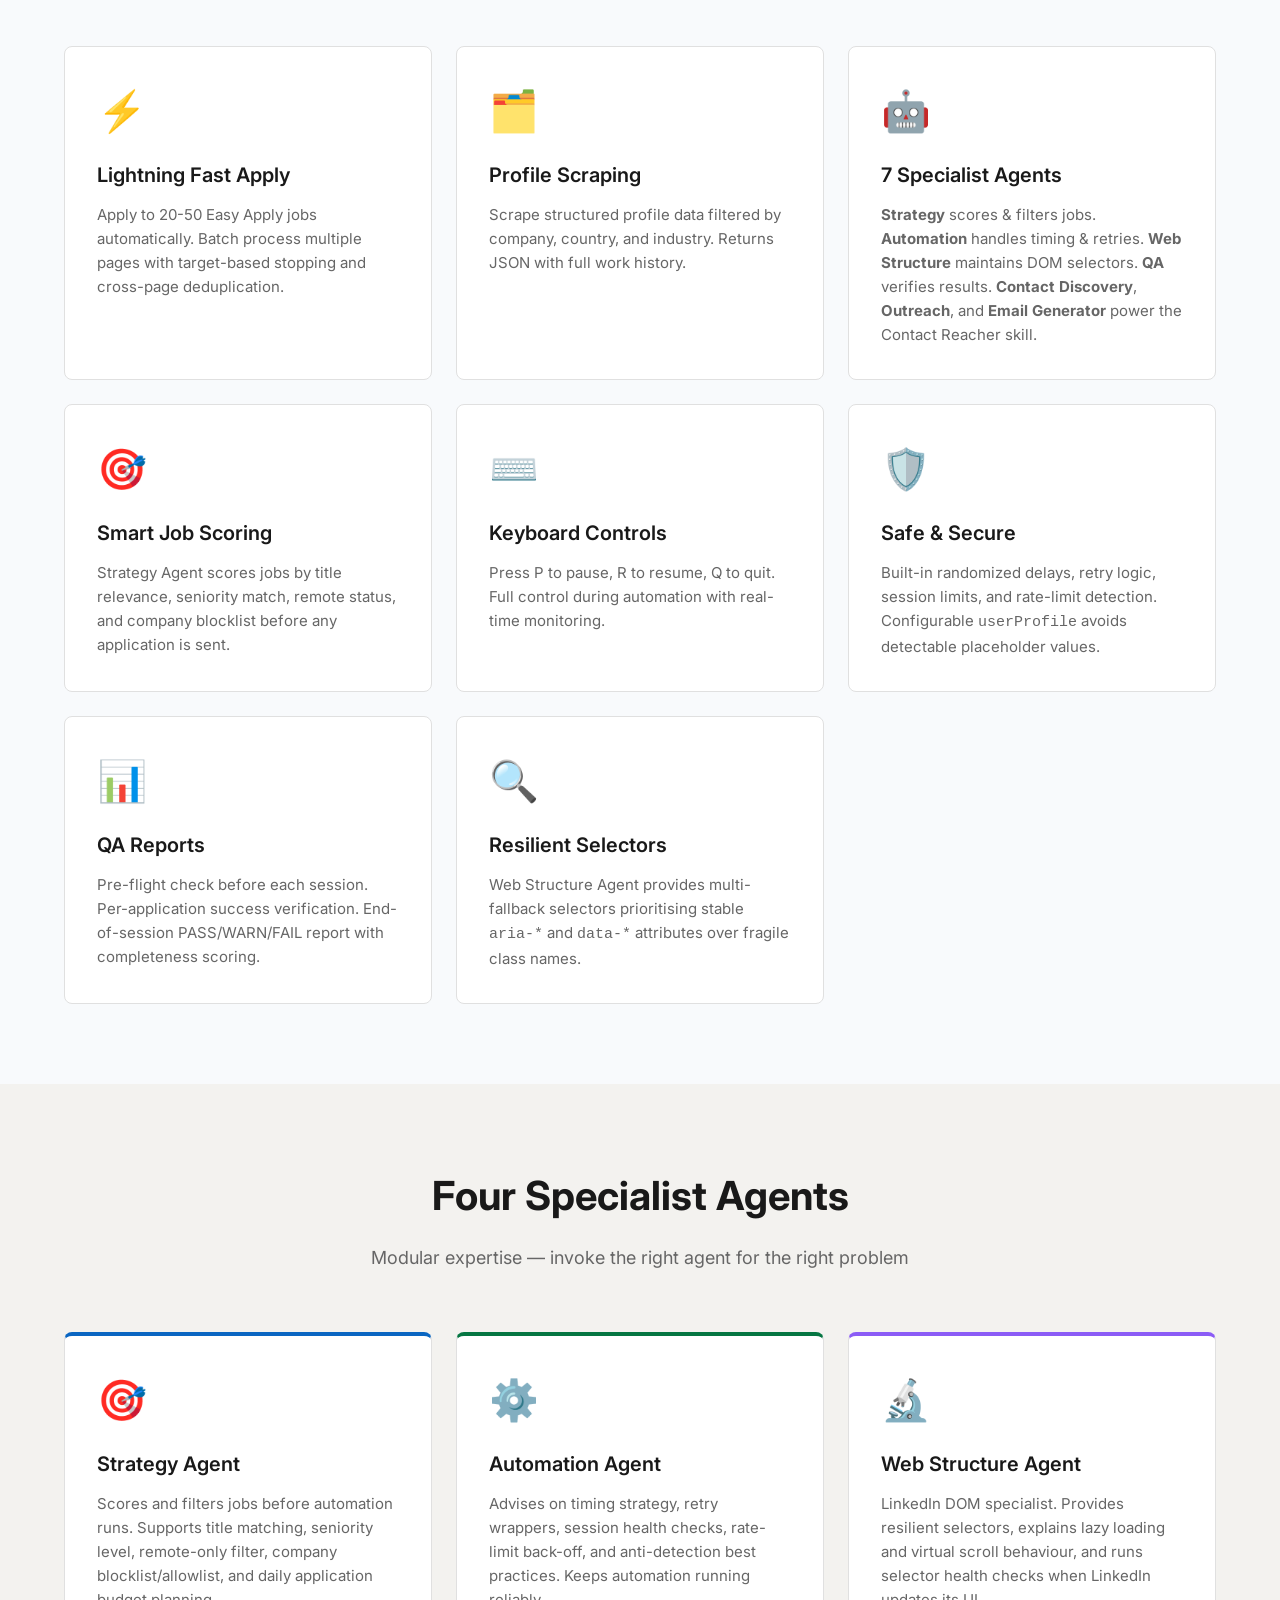
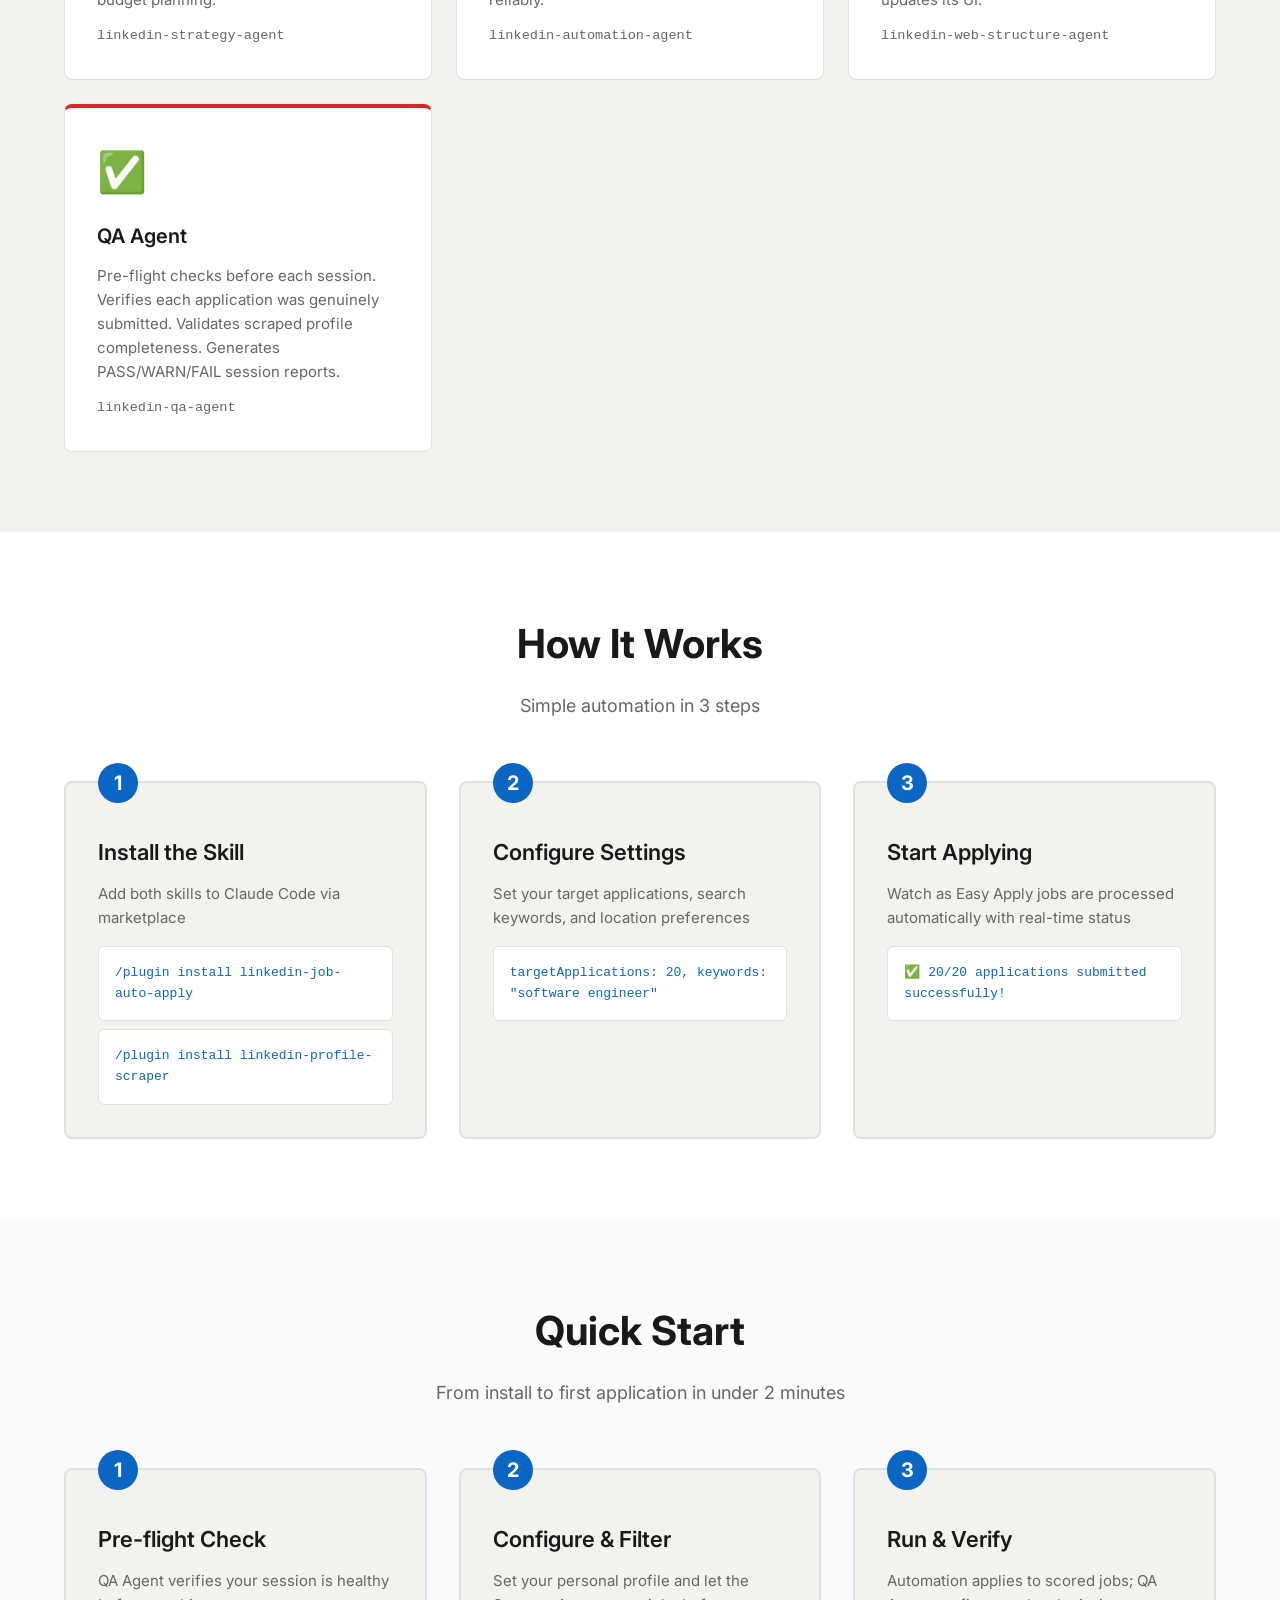
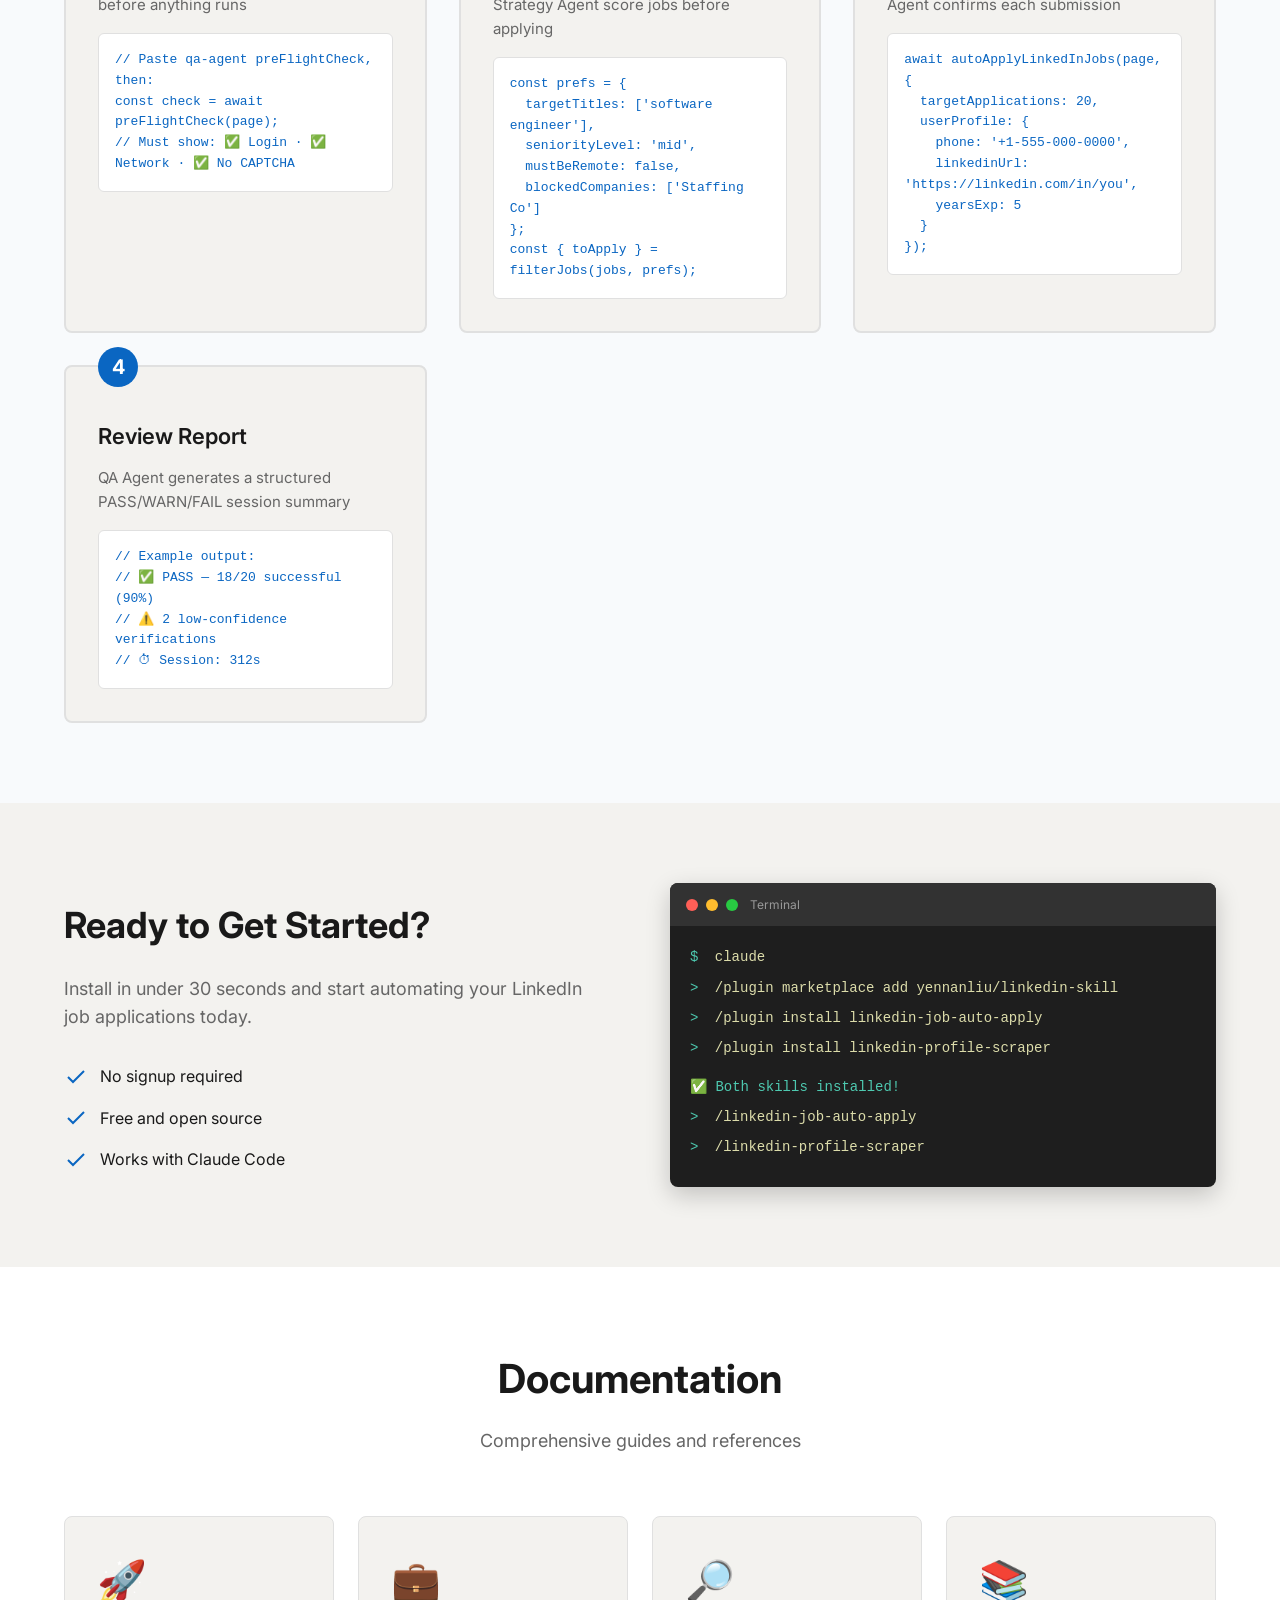
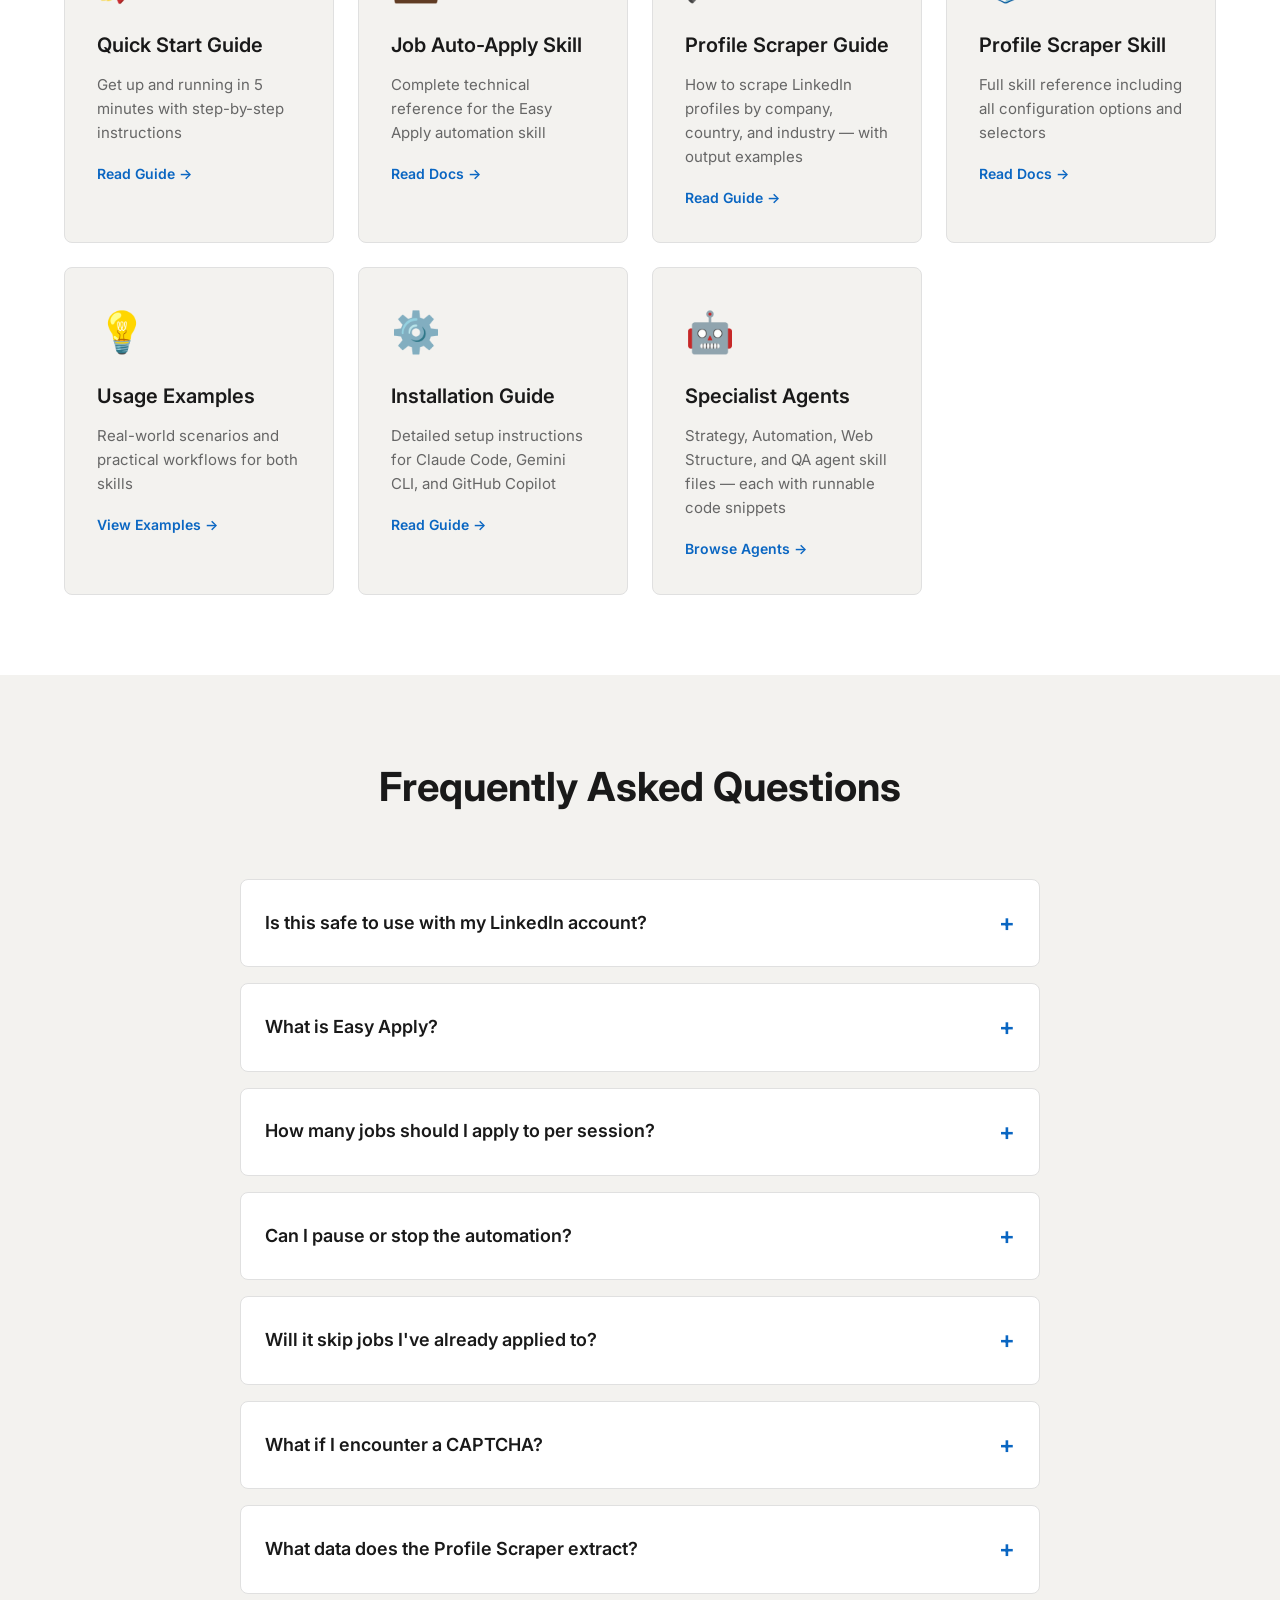
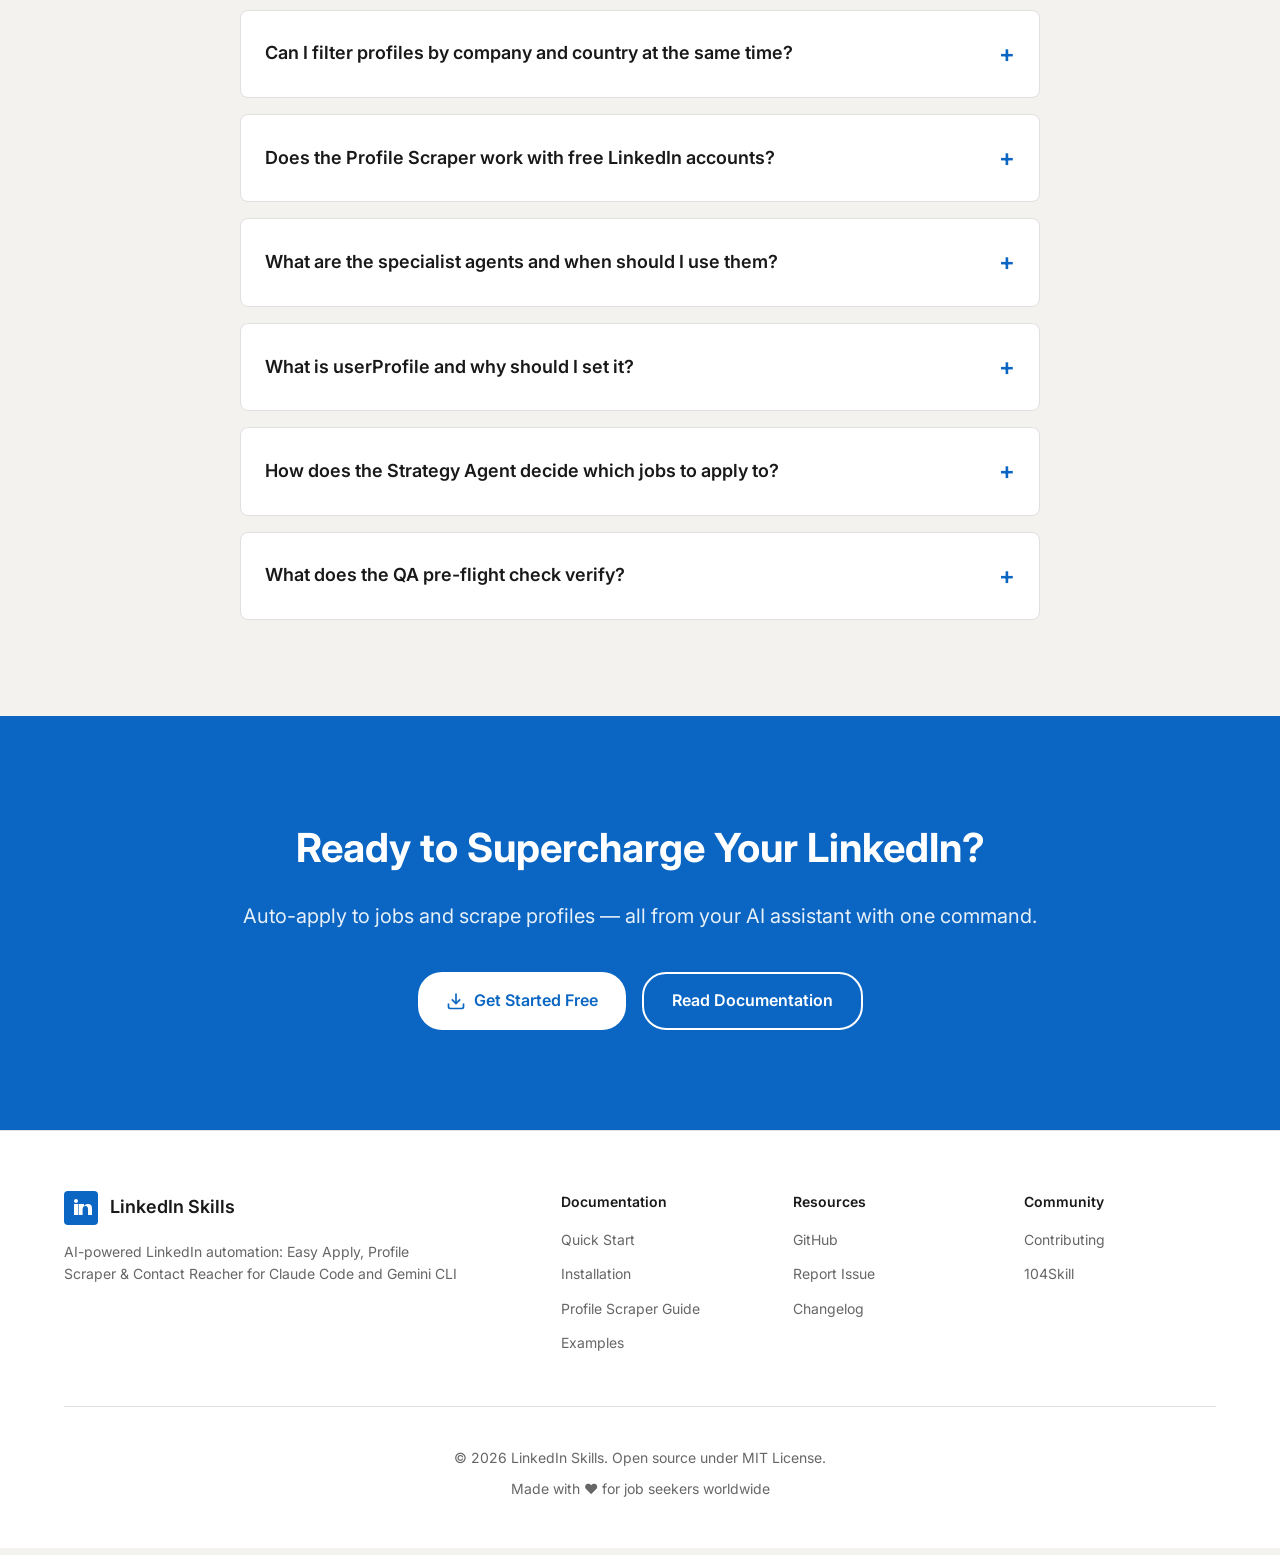
==== commit d76123b9: "feat: add linkedin-contact-reacher skill with BFS/DFS contact discovery New skill discovers LinkedIn" ====
--- a/docs/index.html
+++ b/docs/index.html
@@ -99,8 +99,8 @@
     <section id="skills" class="features">
         <div class="container">
             <div class="section-header">
-                <h2 class="section-title">Two Skills, One Package</h2>
-                <p class="section-subtitle">Install once, use both</p>
+                <h2 class="section-title">Three Skills, One Package</h2>
+                <p class="section-subtitle">Install once, use all three</p>
             </div>
 
             <div class="features-grid" style="grid-template-columns: repeat(auto-fit, minmax(340px, 1fr));">
@@ -117,6 +117,13 @@
                     <p>Scrape structured profile data (name, title, company, work history) filtered by company, country, and industry. Export as JSON.</p>
                     <p style="margin-top:1rem;"><code>/linkedin-profile-scraper</code></p>
                 </div>
+
+                <div class="feature-card" style="border-top: 4px solid #7c3aed;">
+                    <div class="feature-icon">🤝</div>
+                    <h3>Contact Reacher</h3>
+                    <p>Discover contacts via BFS/DFS traversal, generate email candidates (10 patterns per person), optionally send personalized connection requests, and save JSON + CSV locally.</p>
+                    <p style="margin-top:1rem;"><code>/linkedin-contact-reacher</code></p>
+                </div>
             </div>
         </div>
     </section>
@@ -144,8 +151,8 @@
 
                 <div class="feature-card">
                     <div class="feature-icon">🤖</div>
-                    <h3>4 Specialist Agents</h3>
-                    <p><strong>Strategy</strong> scores &amp; filters jobs. <strong>Automation</strong> handles timing &amp; retries. <strong>Web Structure</strong> maintains DOM selectors. <strong>QA</strong> verifies every result.</p>
+                    <h3>7 Specialist Agents</h3>
+                    <p><strong>Strategy</strong> scores &amp; filters jobs. <strong>Automation</strong> handles timing &amp; retries. <strong>Web Structure</strong> maintains DOM selectors. <strong>QA</strong> verifies results. <strong>Contact Discovery</strong>, <strong>Outreach</strong>, and <strong>Email Generator</strong> power the Contact Reacher skill.</p>
                 </div>
 
                 <div class="feature-card">
@@ -574,7 +581,7 @@
                         <span>LinkedIn Skills</span>
                     </div>
                     <p class="footer-description">
-                        AI-powered LinkedIn automation: Easy Apply &amp; Profile Scraper for Claude Code and Gemini CLI
+                        AI-powered LinkedIn automation: Easy Apply, Profile Scraper &amp; Contact Reacher for Claude Code and Gemini CLI
                     </p>
                 </div>
                 <div class="footer-links">
